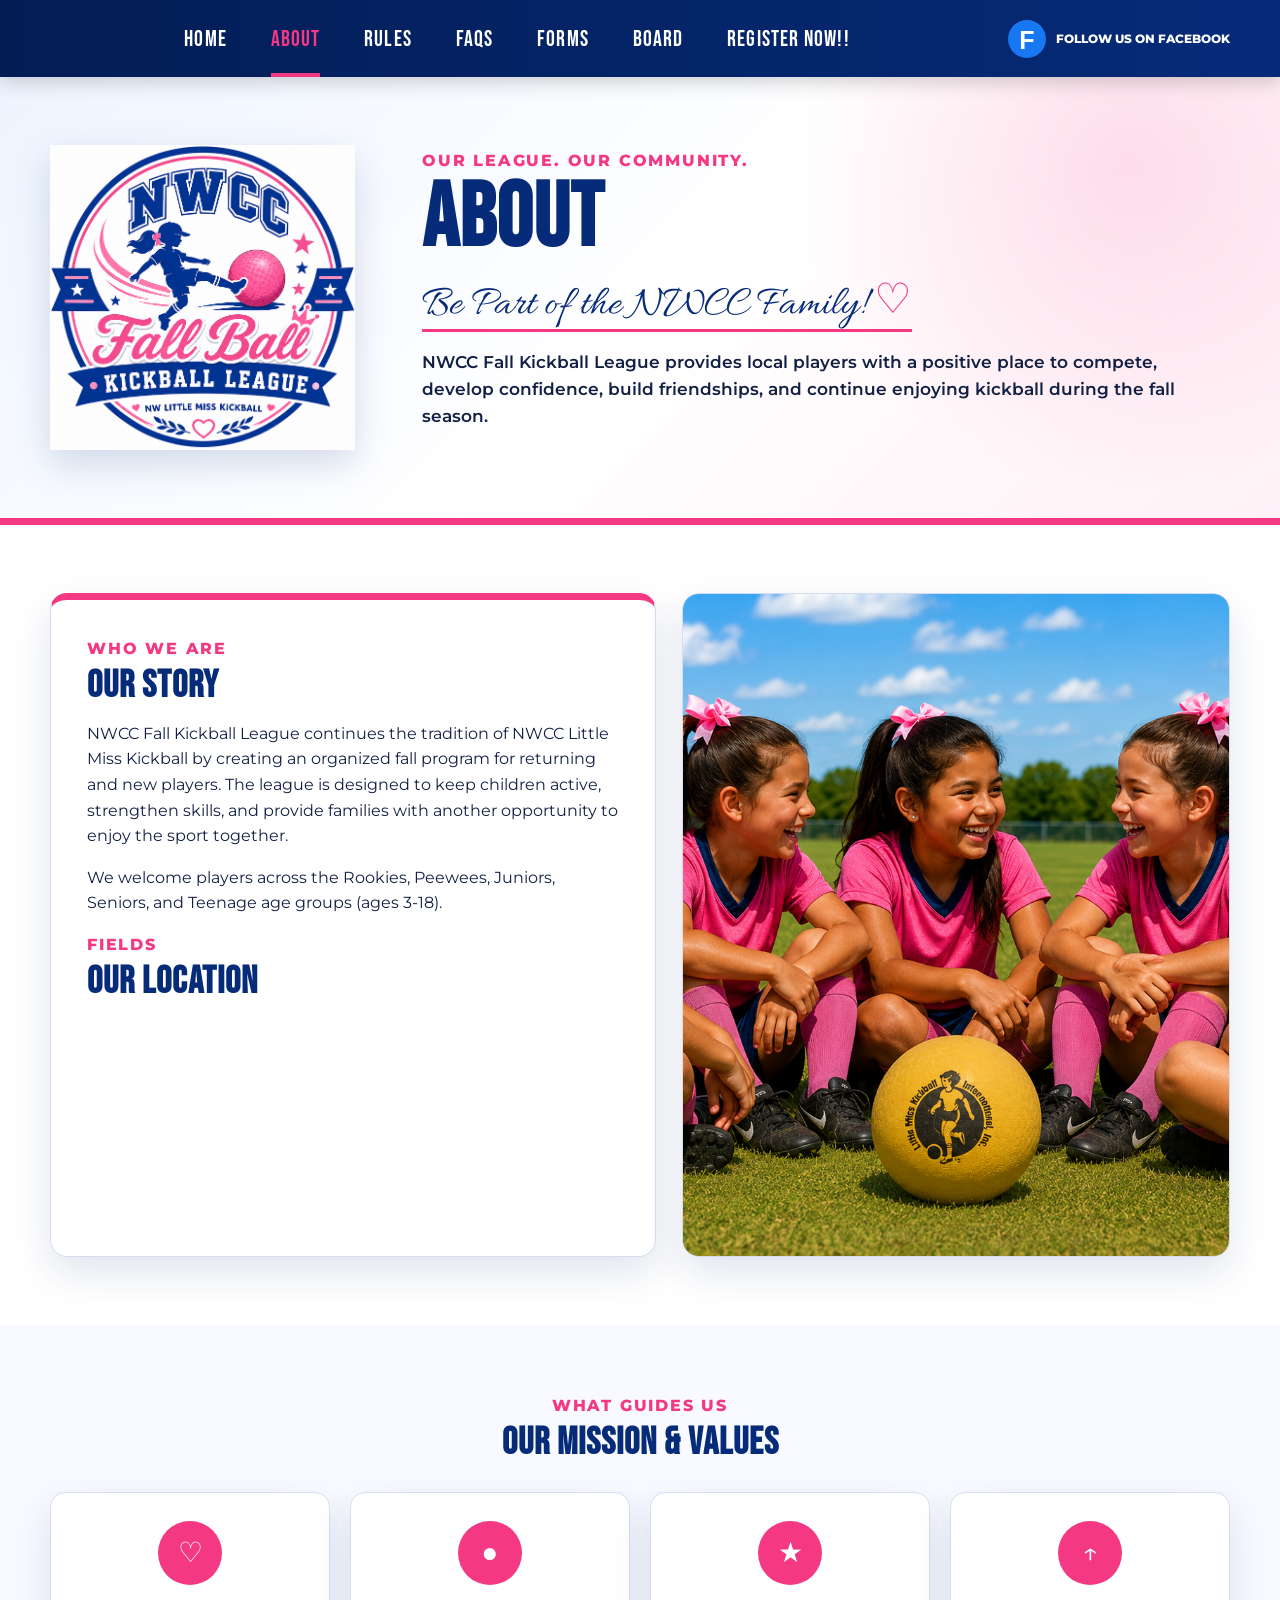
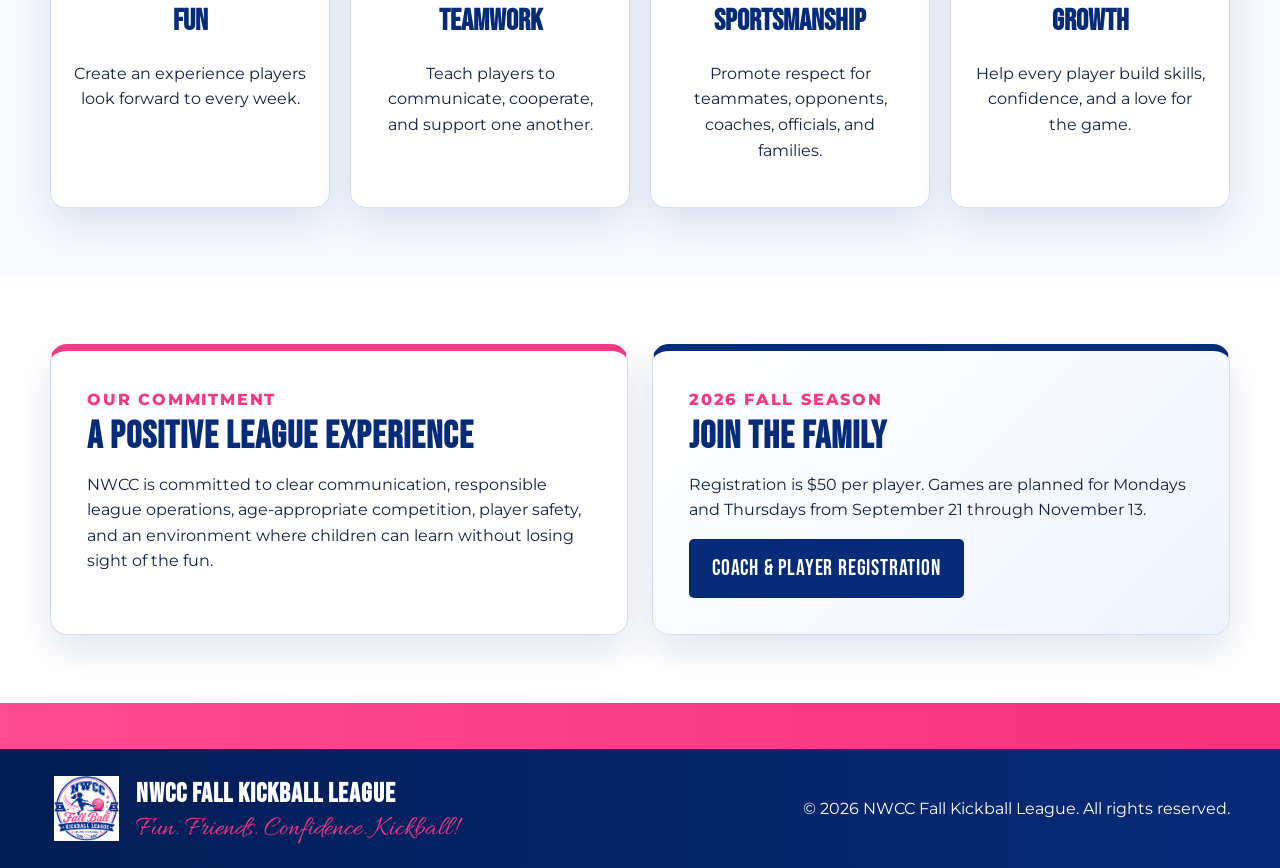
==== about.html @ 5d8244f6 "Update about.html" ====
<!DOCTYPE html>
<html lang="en">
<head>
  <meta charset="UTF-8">
  <meta name="viewport" content="width=device-width, initial-scale=1.0">
  <meta name="description" content="Learn about NWCC Fall Kickball League, its mission, values, and community.">
  <title>About | NWCC Fall Kickball League</title>
  <link rel="preconnect" href="https://fonts.googleapis.com">
  <link rel="preconnect" href="https://fonts.gstatic.com" crossorigin>
  <link href="https://fonts.googleapis.com/css2?family=Allura&family=Bebas+Neue&family=Montserrat:wght@400;600;700;800&display=swap" rel="stylesheet">
  <link rel="stylesheet" href="styles.css">
</head>
<body class="about-page">
<header class="site-header">
  <div class="container nav-wrap">
    <button class="menu-toggle" aria-label="Open navigation" aria-expanded="false">☰</button>
    <nav class="main-nav" aria-label="Main navigation">
      <a href="index.html">Home</a>
      <a class="active" href="about.html">About</a>
      <a href="rules.html">Rules</a>
      <a href="faq.html">FAQs</a>
      <a href="forms.html">Forms</a>
      <a href="contact.html">Board</a>
      <a href="https://nwcc.leagueapps.com/leagues/kickball/5077319-2026-nwcc-fall-kickball" target="_blank" rel="noopener">REgister Now!!</a>
    </nav>
    <a class="facebook-link" href="https://www.facebook.com/nwccfallkickball" target="_blank" rel="noopener">
      <span class="facebook-icon">f</span>
      <span class="facebook-text">Follow us on Facebook</span>
    </a>
  </div>
</header>
<main>

<section class="inner-hero about-hero">
  <div class="container inner-hero-grid">
    <img src="assets/nwcc-logo.png" alt="NWCC Fall Kickball League logo">
    <div>
      <p class="inner-eyebrow">Our League. Our Community.</p>
      <h1>About</h1>
      <div class="inner-script">Be Part of the NWCC Family! <span>♡</span></div>
      <p>NWCC Fall Kickball League provides local players with a positive place to compete, develop confidence, build friendships, and continue enjoying kickball during the fall season.</p>
    </div>
  </div>
</section>
  
<section class="inner-section">
  <div class="container story-grid">
    <article class="feature-card story-card">
      <p class="card-kicker">Who We Are</p>
      <h2>Our Story</h2>
      <p>NWCC Fall Kickball League continues the tradition of NWCC Little Miss Kickball by creating an organized fall program for returning and new players. The league is designed to keep children active, strengthen skills, and provide families with another opportunity to enjoy the sport together.</p>
      <p>We welcome players across the Rookies, Peewees, Juniors, Seniors, and Teenage age groups (ages 3-18).</p>

<p class="card-kicker">Fields</p>
      <h2>Our Location</h2>
      <iframe src="https://www.google.com/maps/embed?pb=!1m18!1m12!1m3!1d3527.9254069342933!2d-97.59813822552213!3d27.84282986950466!2m3!1f0!2f0!3f0!3m2!1i1024!2i768!4f13.1!3m3!1m2!1s0x866864c49be68835%3A0xbccdb9922b73ec07!2s3910%20Cliff%20Crenshaw%20St%2C%20Corpus%20Christi%2C%20TX%2078410!5e0!3m2!1sen!2sus!4v1783999333723!5m2!1sen!2sus" width="200" height="200" style="border:0;" allowfullscreen="" loading="lazy" referrerpolicy="strict-origin-when-cross-origin"></iframe>
     
      
    </article>
    <article class="image-feature team-huddle-feature">
     <!-- <div><strong>Teamwork. Confidence. Fun.</strong><span>That’s NWCC!</span></div>-->
    </article>
  </div>
</section>

<section class="inner-section soft-section">
  <div class="container">
    <div class="center-heading">
      <p class="card-kicker">What Guides Us</p>
      <h2>Our Mission &amp; Values</h2>
    </div>
    <div class="value-grid">
      <article class="value-card"><span>♡</span><h3>Fun</h3><p>Create an experience players look forward to every week.</p></article>
      <article class="value-card"><span>●</span><h3>Teamwork</h3><p>Teach players to communicate, cooperate, and support one another.</p></article>
      <article class="value-card"><span>★</span><h3>Sportsmanship</h3><p>Promote respect for teammates, opponents, coaches, officials, and families.</p></article>
      <article class="value-card"><span>↑</span><h3>Growth</h3><p>Help every player build skills, confidence, and a love for the game.</p></article>
    </div>
  </div>
</section>

<section class="inner-section">
  <div class="container split-info-grid">
    <article class="feature-card">
      <p class="card-kicker">Our Commitment</p>
      <h2>A Positive League Experience</h2>
      <p>NWCC is committed to clear communication, responsible league operations, age-appropriate competition, player safety, and an environment where children can learn without losing sight of the fun.</p>
    </article>
    <article class="feature-card accent-card">
      <p class="card-kicker">2026 Fall Season</p>
      <h2>Join the Family</h2>
      <p>Registration is $50 per player. Games are planned for Mondays and Thursdays from September 21 through November 13.</p>
      <a class="button button-blue" href="https://nwcc.leagueapps.com/leagues/kickball/5077319-2026-nwcc-fall-kickball" target="_blank" rel="noopener">Coach & Player Registration</a>
    </article>
  </div>
</section>
  <section class="newsletter">
    <div class="container newsletter-grid">
      <div>
        <strong></strong>
     
      </div>

      
    </div>
  </section>
</main>
<footer>
  <div class="container footer-grid">
    <div class="footer-brand">
      <img src="assets/nwcc-logo.png" alt="">
      <div>
        <strong>NWCC Fall Kickball League</strong>
        <span>Fun. Friends. Confidence. Kickball!</span>
      </div>
    </div>
    <p>© <span id="year"></span> NWCC Fall Kickball League. All rights reserved.</p>
  </div>
</footer>
<script src="script.js"></script>
</body>
</html>
---- styles.css ----
:root{
  --navy:#062b79;
  --navy-dark:#031d55;
  --pink:#f43883;
  --pink-soft:#fff1f7;
  --blue-soft:#eef4ff;
  --ink:#122044;
  --white:#fff;
  --border:#d5deef;
  --shadow:0 16px 38px rgba(5,42,117,.12)
}

*{box-sizing:border-box}
html{scroll-behavior:smooth}
body{
  margin:0;
  font-family:"Montserrat",Arial,sans-serif;
  color:var(--ink);
  background:#fff;
  line-height:1.6
}
img{max-width:100%}
a{color:inherit}
.container{width:min(1180px,calc(100% - 36px));margin:0 auto}
.sr-only{position:absolute;width:1px;height:1px;overflow:hidden;clip:rect(0,0,0,0)}

.site-header{
  position:sticky;
  top:0;
  z-index:100;
  background:linear-gradient(90deg,var(--navy-dark),var(--navy));
  box-shadow:0 5px 18px rgba(0,0,0,.18)
}
.nav-wrap{min-height:72px;display:flex;align-items:center;gap:24px}
.main-nav{display:flex;align-items:center;justify-content:center;gap:44px;flex:1}
.main-nav a{
  color:white;
  text-decoration:none;
  text-transform:uppercase;
  font-family:"Bebas Neue",sans-serif;
  letter-spacing:1.1px;
  font-size:22px;
  padding:22px 0 16px;
  border-bottom:4px solid transparent
}
.main-nav a:hover,.main-nav a.active{color:var(--pink);border-color:var(--pink)}
.facebook-link{
  display:flex;
  align-items:center;
  gap:10px;
  color:white;
  text-decoration:none;
  font-weight:800;
  font-size:12px;
  text-transform:uppercase
}
.facebook-icon{
  width:38px;
  height:38px;
  border-radius:50%;
  display:grid;
  place-items:center;
  background:#1877f2;
  color:white;
  font-size:25px;
  font-family:Arial,sans-serif
}
.menu-toggle{display:none;border:0;background:transparent;color:white;font-size:29px}

.hero{
  overflow:hidden;
  background:
    linear-gradient(90deg,rgba(255,255,255,.99) 0%,rgba(255,255,255,.96) 49%,rgba(255,255,255,.15) 77%),
    linear-gradient(135deg,#fff,var(--blue-soft))
}
.hero-grid{
  min-height:350px;
  display:grid;
  grid-template-columns:23% 40% 37%;
  align-items:center
}
.hero-logo img{
  width:325px;
  filter:drop-shadow(0 10px 12px rgba(6,43,121,.13))
}
.hero-copy{    
    padding:32px;
    position:relative;
    z-index:2;
    display:flex;
    flex-direction:column;
    justify-content:center;
    align-items:center;
    text-align:center;}
.hero h1{
  margin:0;
  line-height:.88;
  font-family:"Bebas Neue",sans-serif;
  text-transform:uppercase;
  letter-spacing:1px
}
.hero h1 span,.hero h1 strong{
  display:block;
  font-size:clamp(64px,6.4vw,96px)
}
.hero h1 span{color:var(--navy)}
.hero h1 strong{color:var(--pink)}
.family-line{
    display:flex;
    justify-content:center;
    align-items:center;
    gap:10px;
    margin:17px auto 10px;
    border-bottom:3px solid var(--pink);
    width:fit-content;
    padding-bottom:1px;
    text-align:center;
}
.family-line p{
    margin:0;
    color:var(--navy);
    font-family:"Allura", cursive;
    font-size:38px;
    line-height:1;
    text-align:center;
    white-space:nowrap;
}
.family-line span{
    color:var(--pink);
    font-size:38px;
    line-height:1;
    white-space:nowrap;
}
.hero-text{    
    max-width:560px;
    margin:0 auto;
    font-weight:600;
    text-align:center;
}
.hero-actions{
    display:flex;
    justify-content:center;
    align-items:center;
    gap:14px;
    flex-wrap:wrap;
    margin-top:25px;
    width:100%;
    text-align:center;  
}
.hero-photo{

  min-height:350px;
  background:url("assets/hero-yellow-kickball.jpg") center/cover no-repeat;
  clip-path:polygon(13% 0,100% 0,100% 100%,0 100%)
}

.button{
  display:inline-block;
  text-decoration:none;
  text-transform:uppercase;
  font-family:"Bebas Neue",sans-serif;
  letter-spacing:.8px;
  font-size:22px;
  border-radius:5px;
  padding:12px 23px;
  transition:.2s ease
}
.button:hover{transform:translateY(-2px);box-shadow:0 8px 20px rgba(6,43,121,.18)}
.button-pink{background:var(--pink);color:white}
.button-blue{background:var(--navy);color:white}
.button-outline{border:2px solid var(--pink);color:var(--pink);background:white}

.facts{background:linear-gradient(90deg,var(--navy-dark),var(--navy));color:white}
.fact-grid{display:grid;grid-template-columns:repeat(6,1fr)}
.fact{
  min-height:150px;
  display:grid;
  place-content:center;
  text-align:center;
  padding:17px;
  border-right:1px solid rgba(255,255,255,.45)
}
.fact:last-child{border-right:0}
.fact-icon{color:var(--pink);font-size:35px;line-height:1;margin-bottom:10px}
.fact strong{
  text-transform:uppercase;
  font-family:"Bebas Neue",sans-serif;
  font-size:22px;
  letter-spacing:.9px
}
.fact small{margin-top:3px;font-size:13px}

.section{padding:65px 0}
.section h2{
  color:var(--navy);
  font-family:"Bebas Neue",sans-serif;
  text-transform:uppercase;
  letter-spacing:1px
}
.home-cards{background:white}
.two-card-grid{
  display:grid;
  grid-template-columns:.9fr 1.5fr;
  gap:22px
}
.quick-links,.team-card{
  min-height:330px;
  border:1px solid var(--border);
  border-radius:16px;
  box-shadow:var(--shadow);
  overflow:hidden
}
.quick-links{padding:30px;background:white}
.quick-links h2{
  text-align:center;
  margin:0 0 12px;
  font-size:40px;
  border-bottom:2px solid var(--pink);
  padding-bottom:8px
}
.quick-links a{
  display:flex;
  justify-content:space-between;
  padding:12px 4px;
  color:var(--navy);
  text-decoration:none;
  border-bottom:1px solid var(--border);
  font-size:14px;
  font-weight:700
}
.quick-links a:hover{color:var(--pink)}
.team-card{
  position:relative;
  background:url("assets/team_huddle2.png") center no-repeat
}
.team-message{
  position:absolute;
  inset:auto 0 0;
  text-align:center;
  padding:20px;
  color:white;
  background:linear-gradient(transparent,rgba(3,29,85,.94))
}
.team-message strong{
  display:block;
  font-family:"Bebas Neue",sans-serif;
  text-transform:uppercase;
  font-size:34px;
  letter-spacing:1px
}
.team-message span{
  display:block;
  color:var(--pink);
  font-family:"Allura",cursive;
  font-size:44px;
  line-height:1
}

.newsletter{
  background:linear-gradient(90deg,#ff4a90,#f6317c);
  color:white;
  padding:23px 0
}
.newsletter-grid{
  display:grid;
  grid-template-columns:1fr 1fr;
  align-items:center;
  gap:25px
}
.newsletter strong{
  display:block;
  font-family:"Bebas Neue",sans-serif;
  font-size:38px;
  letter-spacing:1px;
  text-transform:uppercase;
  line-height:1
}
.newsletter span{font-size:13px}
.newsletter form{display:flex}
.newsletter input{
  flex:1;
  min-width:0;
  border:0;
  padding:15px;
  font-family:inherit;
  border-radius:5px 0 0 5px
}
.newsletter button{
  border:0;
  background:var(--navy);
  color:white;
  font-family:"Bebas Neue",sans-serif;
  letter-spacing:.8px;
  font-size:20px;
  padding:0 25px;
  border-radius:0 5px 5px 0;
  cursor:pointer
}

footer{
  background:linear-gradient(90deg,var(--navy-dark),var(--navy));
  color:white;
  padding:24px 0
}
.footer-grid{display:flex;justify-content:space-between;align-items:center;gap:30px}
.footer-brand{display:flex;align-items:center;gap:14px}
.footer-brand img{width:72px;height:65px;object-fit:contain}
.footer-brand strong{
  display:block;
  text-transform:uppercase;
  font-family:"Bebas Neue",sans-serif;
  letter-spacing:1px;
  font-size:27px
}
.footer-brand span{
  display:block;
  color:var(--pink);
  font-family:"Allura",cursive;
  font-size:28px;
  line-height:1
}

.page-hero{
  background:linear-gradient(135deg,var(--blue-soft),var(--pink-soft));
  padding:75px 0
}
.page-hero-grid{display:grid;grid-template-columns:220px 1fr;gap:40px;align-items:center}
.page-hero img{width:210px}
.page-hero h1{
  margin:0;
  color:var(--navy);
  font-family:"Bebas Neue",sans-serif;
  text-transform:uppercase;
  font-size:clamp(54px,7vw,84px);
  letter-spacing:1px
}
.page-hero p{font-size:18px;max-width:760px}
.page-content{padding:70px 0}
.placeholder-card{
  background:white;
  border:1px solid var(--border);
  border-top:7px solid var(--pink);
  border-radius:16px;
  padding:38px;
  box-shadow:var(--shadow)
}
.placeholder-card h2{
  color:var(--navy);
  font-family:"Bebas Neue",sans-serif;
  text-transform:uppercase;
  font-size:40px
}

@media(max-width:1020px){
  .facebook-text{display:none}
  .main-nav{gap:22px}
  .menu-toggle{display:block;margin-right:auto}
  .main-nav{
    display:none;
    position:absolute;
    top:72px;
    left:0;
    right:0;
    padding:18px;
    background:var(--navy-dark);
    flex-direction:column;
    align-items:stretch;
    gap:0
  }
  .main-nav.open{display:flex}
  .main-nav a{padding:12px;border-bottom:1px solid rgba(255,255,255,.15)}
  .hero-grid{grid-template-columns:36% 64%}
  .hero-photo{grid-column:1/-1;min-height:360px;clip-path:none}
  .fact-grid{grid-template-columns:repeat(3,1fr)}
  .two-card-grid{grid-template-columns:1fr}
  .team-card{min-height:390px}
}

@media(max-width:680px){
  .hero-grid{display:block;text-align:center;padding-top:26px}
  .hero-logo img{width:255px}
  .hero-copy{padding:12px 10px 35px}
  .hero h1 span,.hero h1 strong{font-size:64px}
  .family-line{margin-left:auto;margin-right:auto}
  .family-line p{font-size:34px}
  .hero-actions{justify-content:center}
  .hero-photo{min-height:305px}
  .fact-grid{grid-template-columns:repeat(2,1fr)}
  .fact{min-height:132px}
  .newsletter-grid{grid-template-columns:1fr;text-align:center}
  .newsletter form{width:100%;max-width:480px;margin:auto}
  .footer-grid{flex-direction:column;text-align:center}
  .page-hero-grid{grid-template-columns:1fr;text-align:center}
  .page-hero img{margin:auto}
}



/* =========================================================
   INNER PAGES — scoped styles appended to preserve index layout
   ========================================================= */
.inner-hero{padding:68px 0;background:radial-gradient(circle at 88% 20%,rgba(244,56,131,.15),transparent 28%),linear-gradient(135deg,var(--blue-soft),#fff 52%,var(--pink-soft));border-bottom:7px solid var(--pink)}
.inner-hero-grid{display:grid;grid-template-columns:320px 1fr;gap:52px;align-items:center}
.inner-hero-grid>img{width:305px;filter:drop-shadow(0 14px 18px rgba(6,43,121,.16))}
.inner-eyebrow,.card-kicker{margin:0 0 5px;color:var(--pink);font-weight:800;text-transform:uppercase;letter-spacing:1.8px}
.inner-hero h1{margin:0;color:var(--navy);font-family:"Bebas Neue",sans-serif;font-size:clamp(60px,7vw,92px);line-height:.92;letter-spacing:1px;text-transform:uppercase}
.inner-script{width:fit-content;margin:15px 0 15px;color:var(--navy);border-bottom:3px solid var(--pink);font-family:"Allura",cursive;font-size:42px;line-height:1.1}
.inner-script span{color:var(--pink);font-family:Arial,sans-serif}
.inner-hero-grid>div>p:last-of-type{max-width:760px;font-weight:600;font-size:17px}
.inner-section{padding:68px 0}.soft-section{background:#f8faff}.center-heading{text-align:center;margin-bottom:30px}
.center-heading h2,.feature-card h2,.contact-option-card h2,.document-card h2{margin:0 0 12px;color:var(--navy);font-family:"Bebas Neue",sans-serif;font-size:38px;line-height:1;letter-spacing:1px;text-transform:uppercase}
.story-grid{display:grid;grid-template-columns:1.05fr .95fr;gap:26px}
.feature-card,.image-feature,.contact-option-card,.document-card{border:1px solid var(--border);border-radius:17px;background:#fff;box-shadow:var(--shadow);overflow:hidden}
.feature-card{padding:36px;border-top:7px solid var(--pink)}.image-feature{min-height:390px;position:relative}
.team-huddle-feature{background:url("assets/team_huddle3.png") center/cover no-repeat;}
.image-feature>div{position:absolute;inset:auto 0 0;padding:25px;text-align:center;color:#fff;background:linear-gradient(transparent,rgba(3,29,85,.95))}
.image-feature strong{display:block;font-family:"Bebas Neue",sans-serif;font-size:34px;letter-spacing:1px;text-transform:uppercase}
.image-feature span{display:block;color:var(--pink);font-family:"Allura",cursive;font-size:38px;line-height:1}
.value-grid{display:grid;grid-template-columns:repeat(4,1fr);gap:20px}
.value-card{padding:28px 22px;text-align:center;border:1px solid var(--border);border-radius:15px;background:#fff;box-shadow:var(--shadow)}
.value-card>span{width:64px;height:64px;margin:0 auto 12px;display:grid;place-items:center;border-radius:50%;color:#fff;background:var(--pink);font-size:28px}
.value-card h3{margin:0;color:var(--navy);font-family:"Bebas Neue",sans-serif;font-size:30px;text-transform:uppercase}
.split-info-grid{display:grid;grid-template-columns:1fr 1fr;gap:24px}.accent-card{background:linear-gradient(135deg,#fff,var(--blue-soft));border-top-color:var(--navy)}
.faq-stat-band{background:linear-gradient(90deg,var(--navy-dark),var(--navy));color:#fff}.faq-stat-grid{display:grid;grid-template-columns:repeat(4,1fr)}
.faq-stat-grid>div{min-height:125px;padding:20px;display:grid;place-content:center;text-align:center;border-right:1px solid rgba(255,255,255,.38)}
.faq-stat-grid>div:last-child{border-right:0}.faq-stat-grid span{color:var(--pink);font-size:29px;line-height:1}
.faq-stat-grid strong{margin-top:7px;font-family:"Bebas Neue",sans-serif;text-transform:uppercase;font-size:22px;letter-spacing:1px}.faq-stat-grid small{font-size:13px}
.faq-layout-new{display:grid;grid-template-columns:285px 1fr;gap:28px;align-items:start}
.inner-sidebar{position:sticky;top:98px;padding:28px;color:#fff;border-radius:16px;background:linear-gradient(160deg,var(--navy),var(--navy-dark));box-shadow:var(--shadow)}
.inner-sidebar h2{margin:0 0 8px;font-family:"Bebas Neue",sans-serif;font-size:38px;letter-spacing:1px;text-transform:uppercase}
.inner-sidebar a{display:flex;justify-content:space-between;padding:12px 2px;color:#fff;text-decoration:none;font-size:13px;font-weight:700;border-bottom:1px solid rgba(255,255,255,.25)}
.inner-sidebar a:hover{color:var(--pink)}
.faq-group-new{margin-bottom:28px;padding:30px;border:1px solid var(--border);border-top:7px solid var(--pink);border-radius:16px;background:#fff;box-shadow:var(--shadow)}
.faq-group-heading{display:flex;align-items:center;gap:17px;margin-bottom:20px}.faq-group-heading>span{width:60px;height:60px;display:grid;place-items:center;flex:0 0 auto;border-radius:50%;color:#fff;background:var(--pink);font-family:"Bebas Neue",sans-serif;font-size:28px}
.faq-group-heading p{margin:0;color:var(--pink);font-size:12px;font-weight:800;letter-spacing:1.5px;text-transform:uppercase}
.faq-group-heading h2{margin:0;color:var(--navy);font-family:"Bebas Neue",sans-serif;font-size:39px;line-height:1;letter-spacing:1px;text-transform:uppercase}
.faq-group-new details{margin:11px 0;border:1px solid var(--border);border-radius:10px;background:linear-gradient(135deg,#fff,var(--blue-soft));overflow:hidden}
.faq-group-new summary{position:relative;padding:17px 52px 17px 20px;color:var(--navy);cursor:pointer;list-style:none;font-weight:800}
.faq-group-new summary::-webkit-details-marker{display:none}.faq-group-new summary::after{content:"+";position:absolute;right:20px;top:50%;transform:translateY(-50%);color:var(--pink);font-family:"Bebas Neue",sans-serif;font-size:30px}
.faq-group-new details[open] summary{color:#fff;background:var(--navy)}.faq-group-new details[open] summary::after{content:"–";color:var(--pink)}
.faq-group-new details p{margin:0;padding:18px 20px 21px;border-top:1px solid var(--border)}
.contact-card-grid{display:grid;grid-template-columns:repeat(3,1fr);gap:22px}
.contact-option-card{padding:30px;text-align:center;border-top:7px solid var(--pink)}
.contact-option-card>span{width:65px;height:65px;margin:0 auto 14px;display:grid;place-items:center;border-radius:50%;color:#fff;background:var(--navy);font-size:28px;font-weight:800}
.contact-option-card a{color:var(--pink);font-weight:800;text-decoration:none}
.contact-form-grid{display:grid;grid-template-columns:1.25fr .75fr;gap:26px;align-items:start}
.styled-contact-form{display:grid;grid-template-columns:1fr 1fr;gap:18px}.styled-contact-form label{display:grid;gap:6px;font-weight:700;color:var(--navy)}
.styled-contact-form input,.styled-contact-form select,.styled-contact-form textarea{width:100%;padding:13px 14px;border:1px solid var(--border);border-radius:7px;font:inherit;color:var(--ink);background:#fff}
.full-field{grid-column:1/-1}.form-note{margin-top:18px;font-size:12px;background:var(--pink-soft);padding:14px;border-radius:8px}
.contact-info-panel{padding:30px;text-align:center;color:#fff;border-radius:17px;background:linear-gradient(160deg,var(--navy),var(--navy-dark));box-shadow:var(--shadow)}
.contact-info-panel img{width:210px}.contact-info-panel h2{margin:8px 0;color:#fff;font-family:"Bebas Neue",sans-serif;font-size:35px;text-transform:uppercase}
.contact-info-panel a{display:block;padding:10px;color:#fff;text-decoration:none;border-bottom:1px solid rgba(255,255,255,.22)}.contact-info-panel a:hover{color:var(--pink)}
.contact-script{color:var(--pink);font-family:"Allura",cursive;font-size:31px;line-height:1.1}
.rules-grid{display:grid;grid-template-columns:repeat(2,1fr);gap:24px}.document-card{position:relative;padding:33px;border-top:7px solid var(--pink)}
.document-card>span{position:absolute;right:25px;top:18px;color:rgba(6,43,121,.10);font-family:"Bebas Neue",sans-serif;font-size:70px;line-height:1}
.document-card a{color:var(--pink);font-weight:800;text-decoration:none}
@media(max-width:920px){.inner-hero-grid{grid-template-columns:240px 1fr;gap:30px}.inner-hero-grid>img{width:225px}.value-grid{grid-template-columns:repeat(2,1fr)}.faq-layout-new,.contact-form-grid{grid-template-columns:1fr}.inner-sidebar{position:static}}
@media(max-width:700px){.inner-hero-grid,.story-grid,.split-info-grid,.contact-card-grid,.rules-grid{grid-template-columns:1fr}.inner-hero-grid{text-align:center}.inner-hero-grid>img{margin:auto;width:235px}.inner-script{margin-left:auto;margin-right:auto;font-size:34px}.value-grid{grid-template-columns:1fr}.faq-stat-grid{grid-template-columns:repeat(2,1fr)}.faq-group-new{padding:22px}.faq-group-heading h2{font-size:31px}.styled-contact-form{grid-template-columns:1fr}.full-field{grid-column:auto}}



/* =========================================================
   BOARD / CONTACT PAGE
   ========================================================= */
.board-intro-section{background:#fff}
.board-intro-copy{max-width:780px;margin:0 auto;color:var(--ink)}
.board-grid{
  display:grid;
  grid-template-columns:repeat(2,1fr);
  gap:24px;
  margin-top:34px
}
.board-card{
  position:relative;
  padding:34px;
  border:1px solid var(--border);
  border-top:7px solid var(--pink);
  border-radius:17px;
  background:linear-gradient(135deg,#fff,var(--blue-soft));
  box-shadow:var(--shadow);
  transition:transform .2s ease,box-shadow .2s ease
}
.board-card:hover{
  transform:translateY(-5px);
  box-shadow:0 22px 45px rgba(5,42,117,.16)
}
.board-role{
  display:inline-block;
  margin-bottom:10px;
  padding:7px 13px;
  color:#fff;
  background:var(--navy);
  border-radius:999px;
  font-size:12px;
  font-weight:800;
  letter-spacing:1.2px;
  text-transform:uppercase
}
.board-card h2{
  margin:0 0 12px;
  color:var(--navy);
  font-family:"Bebas Neue",sans-serif;
  font-size:41px;
  line-height:1;
  letter-spacing:1px;
  text-transform:uppercase
}
.board-card p{margin-bottom:20px}
.board-responsibilities{
  display:flex;
  flex-wrap:wrap;
  gap:8px
}
.board-responsibilities span{
  padding:7px 10px;
  color:var(--navy);
  background:#fff;
  border:1px solid var(--border);
  border-radius:999px;
  font-size:11px;
  font-weight:700
}
.why-volunteer-grid{
  display:grid;
  grid-template-columns:1fr 1fr;
  gap:24px
}
.board-help-section{background:#fff}
.board-help-card{
  display:grid;
  grid-template-columns:1fr auto;
  gap:38px;
  align-items:center;
  padding:40px;
  border:1px solid var(--border);
  border-left:8px solid var(--pink);
  border-radius:17px;
  background:linear-gradient(135deg,#fff,var(--pink-soft));
  box-shadow:var(--shadow)
}
.board-help-card h2{
  margin:0 0 12px;
  color:var(--navy);
  font-family:"Bebas Neue",sans-serif;
  font-size:44px;
  line-height:1;
  letter-spacing:1px;
  text-transform:uppercase
}
.help-topic-list{
  display:flex;
  flex-wrap:wrap;
  gap:9px;
  margin-top:18px
}
.help-topic-list span{
  padding:8px 11px;
  color:var(--navy);
  background:#fff;
  border:1px solid var(--border);
  border-radius:999px;
  font-size:12px;
  font-weight:700
}
.board-help-actions{
  display:grid;
  gap:12px;
  min-width:245px
}
.board-help-actions .button{text-align:center}
.board-volunteer-strip{
  padding:38px 0;
  color:#fff;
  background:
    linear-gradient(100deg,rgba(3,29,85,.97),rgba(6,43,121,.91)),
    url("assets/team-huddle.jpg") center/cover
}
.board-volunteer-content{
  display:flex;
  align-items:center;
  justify-content:space-between;
  gap:30px
}
.board-volunteer-content p{
  margin:0;
  color:var(--pink);
  font-weight:800;
  letter-spacing:1.5px;
  text-transform:uppercase
}
.board-volunteer-content h2{
  margin:0;
  font-family:"Bebas Neue",sans-serif;
  font-size:43px;
  letter-spacing:1px;
  text-transform:uppercase
}
.board-volunteer-content span{display:block;max-width:760px}
.button-outline-light{
  color:#fff;
  border:2px solid #fff;
  background:transparent
}
.button-outline-light:hover{
  color:var(--navy);
  background:#fff
}
@media(max-width:850px){
  .board-grid,.why-volunteer-grid{grid-template-columns:1fr}
  .board-help-card{grid-template-columns:1fr}
  .board-help-actions{min-width:0}
  .board-volunteer-content{display:block;text-align:center}
  .board-volunteer-content .button{margin-top:22px}
}


/* =========================================================
   ONLINE FORMS
   ========================================================= */
.forms-card-grid{display:grid;grid-template-columns:repeat(2,1fr);gap:26px}.form-choice-card{position:relative;padding:36px;border:1px solid var(--border);border-top:7px solid var(--pink);border-radius:17px;background:#fff;box-shadow:var(--shadow);overflow:hidden}.form-choice-card>span{position:absolute;right:24px;top:14px;color:rgba(6,43,121,.1);font-family:"Bebas Neue",sans-serif;font-size:76px;line-height:1}.form-choice-card h2{margin:0 0 12px;color:var(--navy);font-family:"Bebas Neue",sans-serif;font-size:40px;line-height:1;text-transform:uppercase}.browser-privacy-note{margin:28px 0 0;padding:18px 20px;border-left:6px solid var(--pink);border-radius:8px;background:var(--pink-soft)}
.form-toolbar{position:sticky;top:72px;z-index:70;padding:12px 0;border-bottom:1px solid var(--border);background:rgba(255,255,255,.96);backdrop-filter:blur(8px)}.form-toolbar-inner{display:flex;justify-content:center;gap:12px;flex-wrap:wrap}.form-toolbar button{border:0;cursor:pointer}.online-form-shell{padding:42px 0 70px;background:#f5f8fd}.online-form{width:min(900px,100%);margin:auto;padding:38px;background:#fff;border:1px solid var(--border);border-top:9px solid var(--pink);border-radius:16px;box-shadow:var(--shadow)}.online-form h1{text-align:center;margin:0 0 18px;color:var(--navy);font-family:"Bebas Neue",sans-serif;font-size:42px;line-height:1.05;letter-spacing:.5px}.print-brand{display:flex;align-items:center;justify-content:center;gap:12px;margin-bottom:14px;color:var(--navy);font-family:"Bebas Neue",sans-serif;font-size:25px;text-transform:uppercase}.print-brand img{width:74px;height:68px;object-fit:contain}.legal-notice{margin-bottom:20px;padding:15px 18px;border:2px solid var(--navy);border-radius:8px;background:var(--blue-soft);font-family:Georgia,serif;font-weight:700;line-height:1.42}.legal-copy{font-family:Georgia,serif;font-size:14px;line-height:1.48}.form-grid{display:grid;grid-template-columns:repeat(12,1fr);gap:12px 14px}.c12{grid-column:span 12}.c9{grid-column:span 9}.c8{grid-column:span 8}.c7{grid-column:span 7}.c6{grid-column:span 6}.c5{grid-column:span 5}.c4{grid-column:span 4}.c3{grid-column:span 3}.c2{grid-column:span 2}.c1{grid-column:span 1}.online-field{display:flex;flex-direction:column;gap:5px;color:var(--navy);font-size:13px;font-weight:800}.online-field input,.online-field textarea{width:100%;padding:10px 11px;border:1.5px solid #aab9d2;border-radius:6px;background:#fff;color:#111;font:14px "Montserrat",Arial,sans-serif}.online-field textarea{min-height:78px;resize:vertical}.choice-line{display:flex;align-items:center;gap:15px;flex-wrap:wrap;color:var(--ink);font-size:13px;font-weight:600}.choice-line label{white-space:nowrap}.form-section{margin:18px 0;padding:18px;border:1px solid var(--border);border-radius:11px;background:#fff}.form-section>p:first-child{margin-top:0}.center-text{text-align:center}.statement-section p{font-family:Georgia,serif;line-height:1.4}.initial-row{display:grid;grid-template-columns:1fr 95px;gap:14px;align-items:end;margin:12px 0}.initial-row p{margin:0}.initial-row input{width:100%;padding:9px;border:1.5px solid #aab9d2;border-radius:5px}.signature-box{position:relative;margin-top:5px;border:1.5px solid #aab9d2;border-radius:7px;background:#fff;overflow:hidden}.signature-pad{display:block;width:100%;height:120px;touch-action:none}.signature-clear{position:absolute;right:7px;bottom:7px;padding:5px 8px;border:0;border-radius:5px;background:var(--navy);color:#fff;font:700 11px "Montserrat",sans-serif;cursor:pointer}.league-only{background:#f0f2f6;display: none;}.league-only h2{margin:-18px -18px 16px;padding:9px 16px;border-radius:9px 9px 0 0;background:#5a667a;color:#fff;font-family:"Bebas Neue",sans-serif;font-size:25px;letter-spacing:1px}.form-code{text-align:right;font-size:11px}.name-hint{margin-top:-10px;text-align:center;font-size:11px}.print-page+.print-page{margin-top:40px;padding-top:40px;border-top:8px solid var(--pink)}.process-page h2{margin:14px 0 3px;color:var(--navy);font-family:Georgia,serif;font-size:17px}.process-page p,.process-page li{font-family:Georgia,serif;font-size:13px;line-height:1.36}.process-page ul{margin-top:4px}
@media(max-width:800px){.forms-card-grid{grid-template-columns:1fr}.online-form{padding:24px 16px}.form-grid{grid-template-columns:1fr}.form-grid>*{grid-column:1!important}.initial-row{grid-template-columns:1fr}.form-toolbar{top:72px}.online-form h1{font-size:34px}}
@media print { @page { size: letter; margin: .35in; } body { background: #fff; } .site-header, .inner-hero, .form-toolbar, .newsletter, footer { display: none !important; } .online-form-shell { padding: 0; background: #fff; } .container { width: 100%; margin: 0; } .online-form { width: 100%; padding: 0; border: 0; border-radius: 0; box-shadow: none; } .print-brand { margin-bottom: 8px; } .print-brand img { width: 55px; height: 50px; } .online-form h1 { font-size: 29px; margin-bottom: 10px; } .legal-notice { padding: 9px 11px; margin-bottom: 10px; font-size: 11px; } .legal-copy { font-size: 10.4px; line-height: 1.3; } .form-grid { gap: 6px 9px; } .online-field { font-size: 10px; gap: 2px; } .online-field input, .online-field textarea { padding: 4px 5px; min-height: 24px; font-size: 10px; border-color: #555; } .online-field textarea { min-height: 43px; } .form-section { margin: 8px 0; padding: 9px; border-color: #555; } .choice-line { gap: 8px; font-size: 9.5px; } .initial-row { margin: 6px 0; grid-template-columns: 1fr 70px; gap: 7px; } .statement-section p { font-size: 9.5px; line-height: 1.24; } .initial-row input { padding: 3px; } .signature-pad { height: 68px; } .signature-clear { display: none; } /* Show League Use Only section in the printed PDF */ .league-only { display: block !important; page-break-inside: avoid; break-inside: avoid; } .league-only h2 { margin: -9px -9px 7px; padding: 4px 8px; font-size: 17px; } .form-code { font-size: 8px; } .print-page { page-break-after: always; } .print-page:last-child { page-break-after: auto; } .print-page + .print-page { margin: 0; padding: 0; border: 0; } .process-page h1 { font-size: 25px; } .process-page h2 { font-size: 13px; margin: 8px 0 2px; } .process-page p, .process-page li { font-size: 9.2px; line-height: 1.22; margin: 4px 0; } .process-page ul { margin: 3px 0; padding-left: 18px; } }
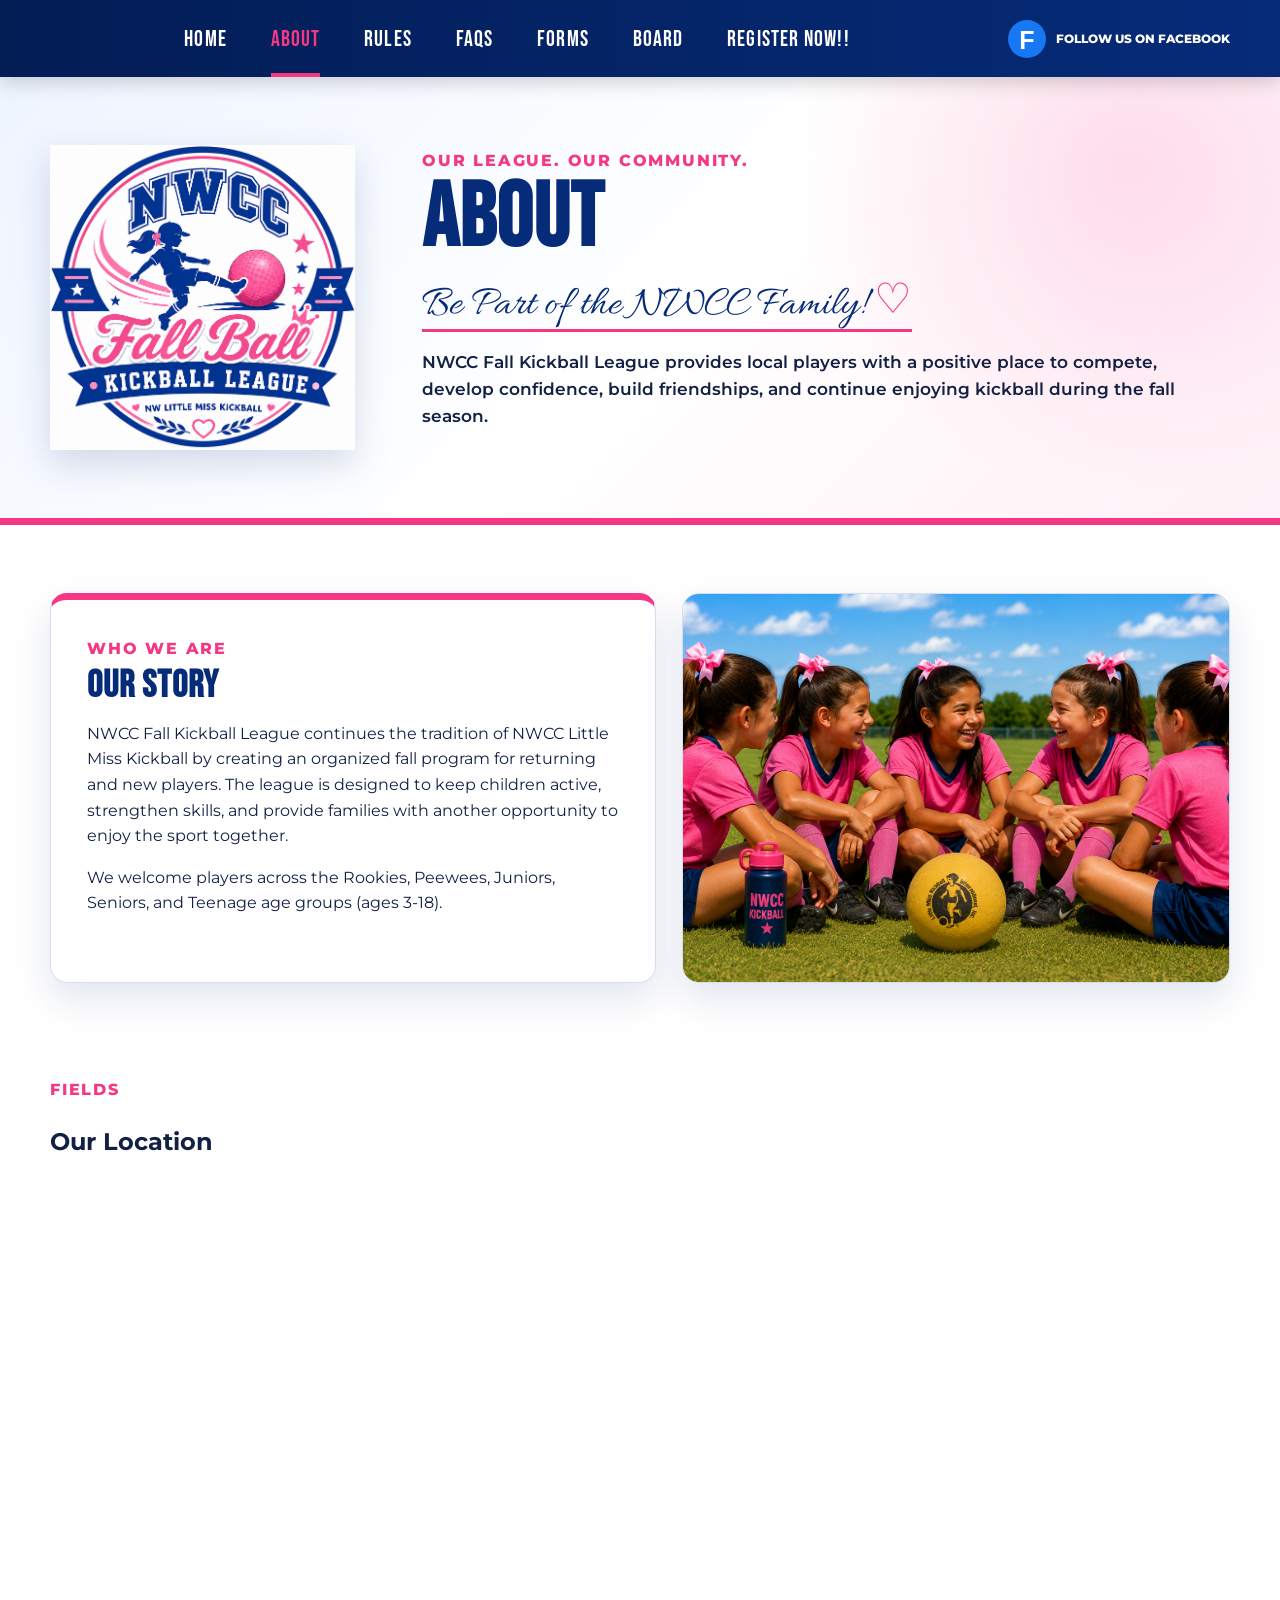
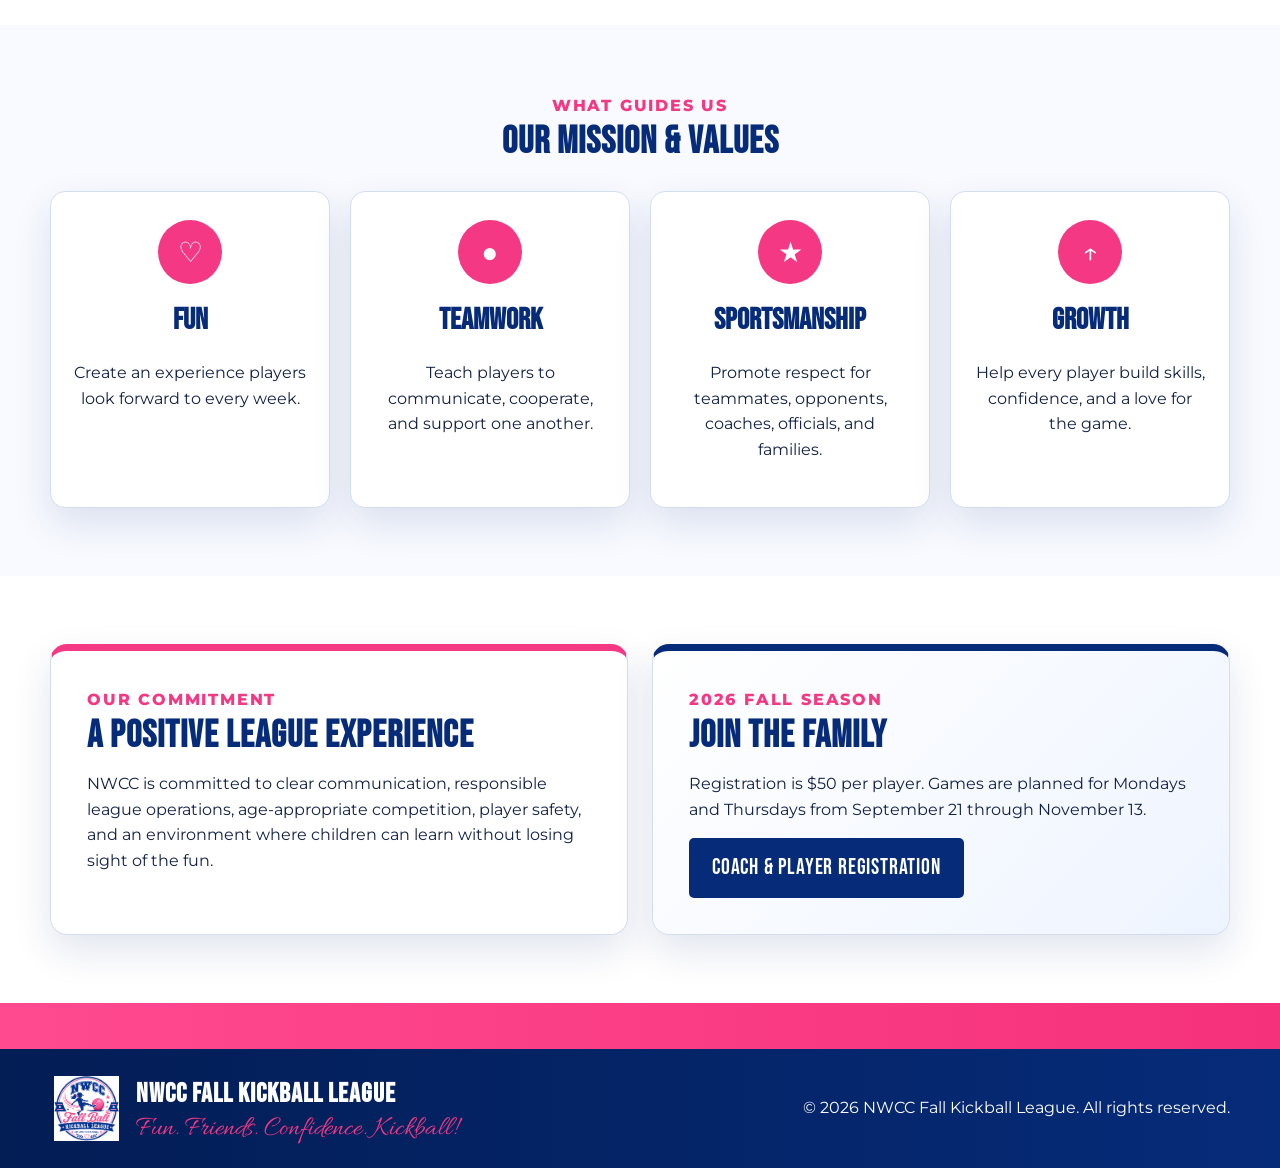
==== commit e7fa3a56: "Move location section to a new position in about.html" ====
--- a/about.html
+++ b/about.html
@@ -50,15 +50,14 @@
       <h2>Our Story</h2>
       <p>NWCC Fall Kickball League continues the tradition of NWCC Little Miss Kickball by creating an organized fall program for returning and new players. The league is designed to keep children active, strengthen skills, and provide families with another opportunity to enjoy the sport together.</p>
       <p>We welcome players across the Rookies, Peewees, Juniors, Seniors, and Teenage age groups (ages 3-18).</p>
-
-<p class="card-kicker">Fields</p>
-      <h2>Our Location</h2>
-      <iframe src="https://www.google.com/maps/embed?pb=!1m18!1m12!1m3!1d3527.9254069342933!2d-97.59813822552213!3d27.84282986950466!2m3!1f0!2f0!3f0!3m2!1i1024!2i768!4f13.1!3m3!1m2!1s0x866864c49be68835%3A0xbccdb9922b73ec07!2s3910%20Cliff%20Crenshaw%20St%2C%20Corpus%20Christi%2C%20TX%2078410!5e0!3m2!1sen!2sus!4v1783999333723!5m2!1sen!2sus" width="200" height="200" style="border:0;" allowfullscreen="" loading="lazy" referrerpolicy="strict-origin-when-cross-origin"></iframe>
-     
-      
     </article>
     <article class="image-feature team-huddle-feature">
      <!-- <div><strong>Teamwork. Confidence. Fun.</strong><span>That’s NWCC!</span></div>-->
+    </article>
+<section class="inner-section">
+<p class="card-kicker">Fields</p>
+      <h2>Our Location</h2>
+      <iframe src="https://www.google.com/maps/embed?pb=!1m18!1m12!1m3!1d3527.9254069342933!2d-97.59813822552213!3d27.84282986950466!2m3!1f0!2f0!3f0!3m2!1i1024!2i768!4f13.1!3m3!1m2!1s0x866864c49be68835%3A0xbccdb9922b73ec07!2s3910%20Cliff%20Crenshaw%20St%2C%20Corpus%20Christi%2C%20TX%2078410!5e0!3m2!1sen!2sus!4v1783999333723!5m2!1sen!2sus" width="300" height="300" style="border:0;" allowfullscreen="" loading="lazy" referrerpolicy="strict-origin-when-cross-origin"></iframe>
     </article>
   </div>
 </section>
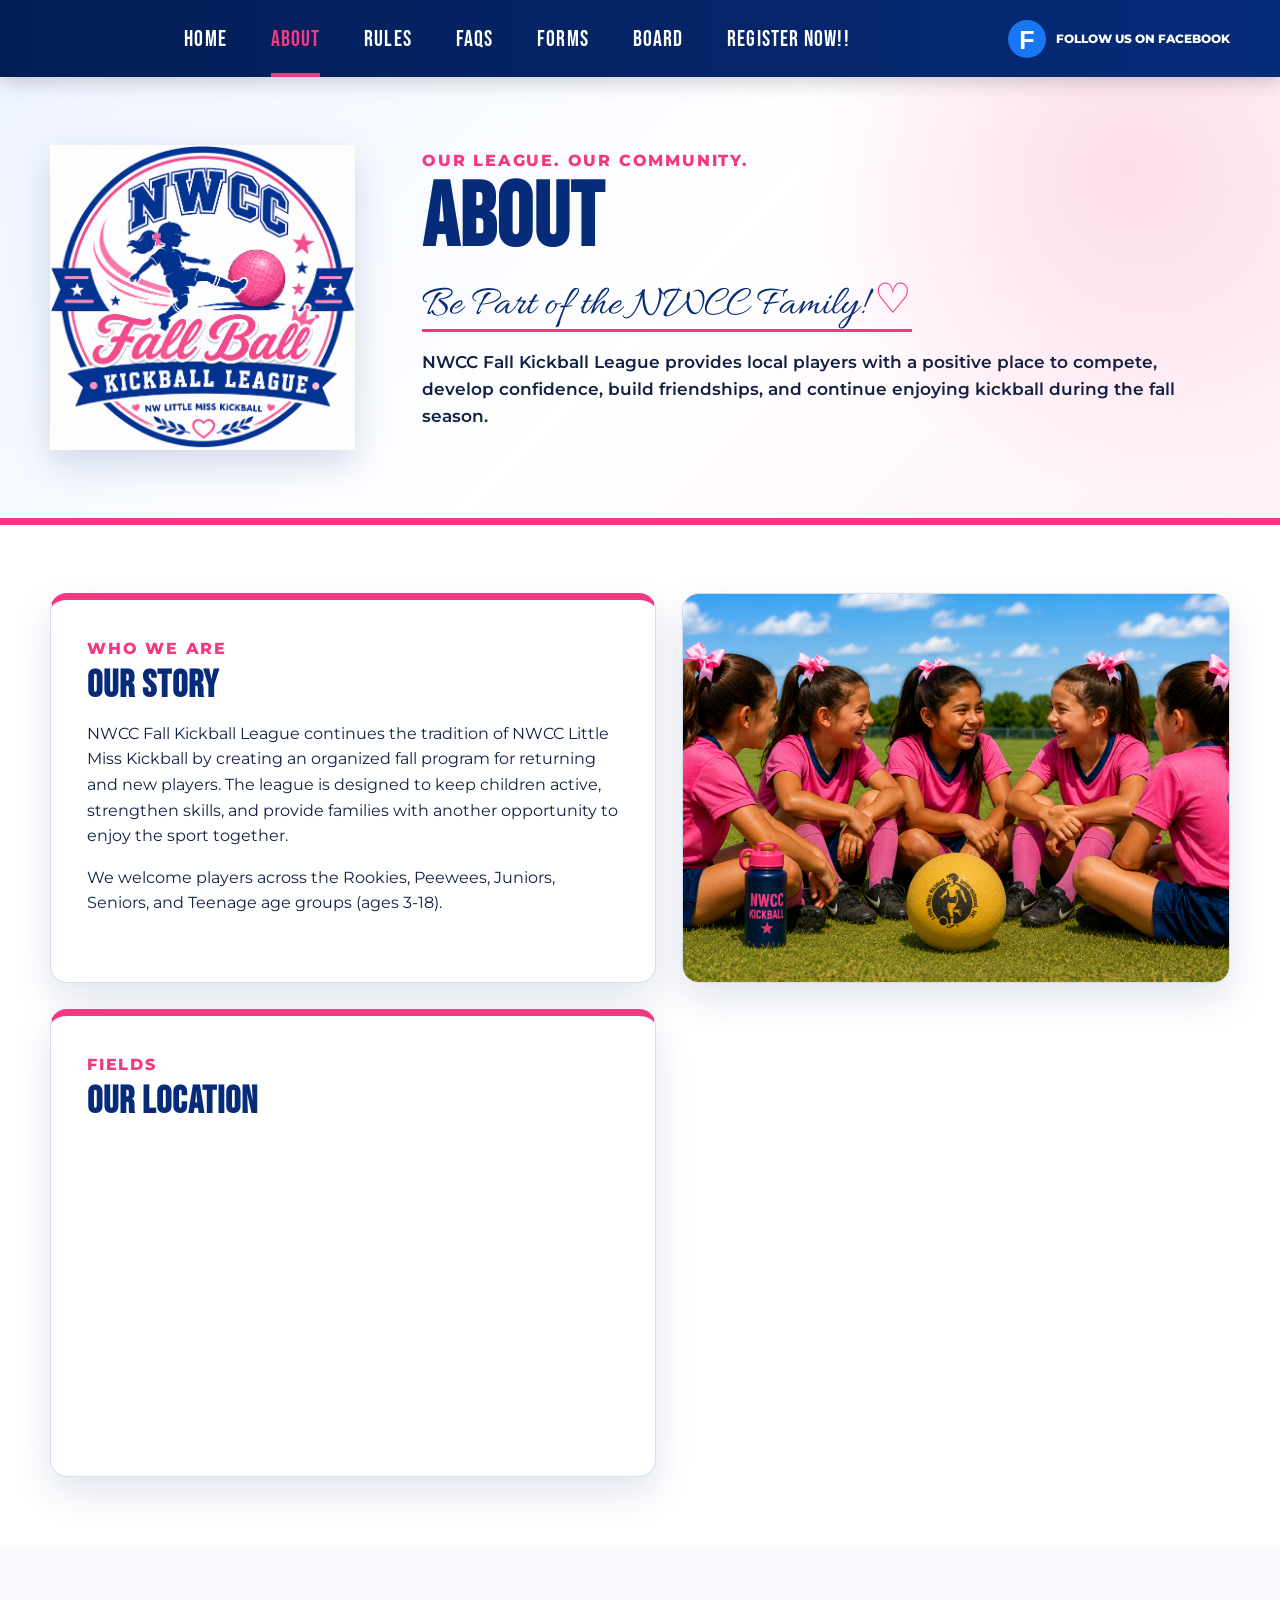
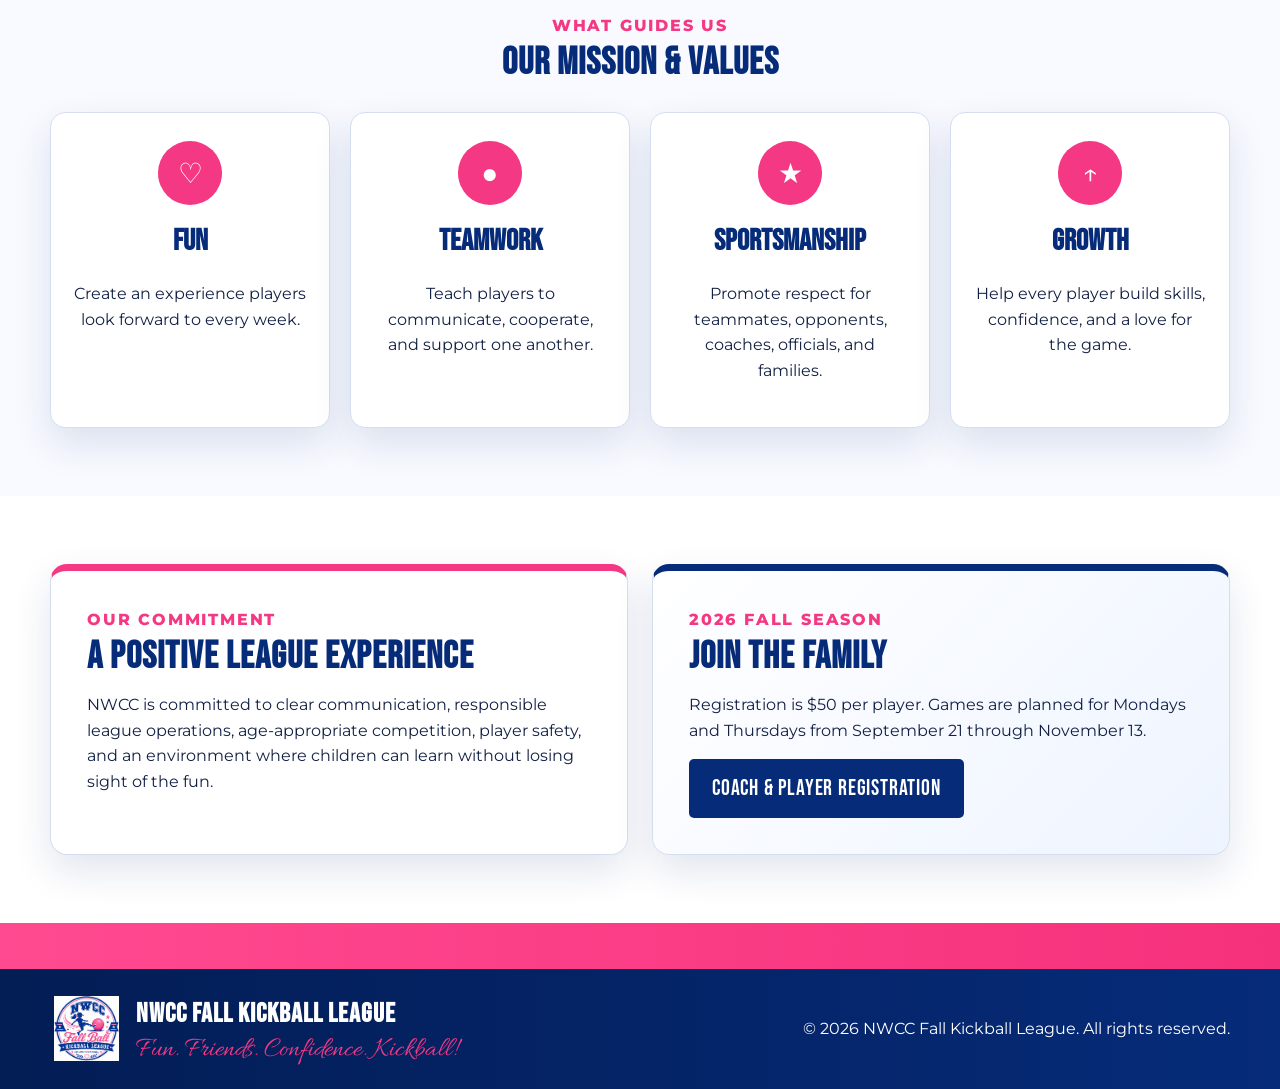
==== commit 8a4d49ae: "Add duplicate iframe for Google Maps location" ====
--- a/about.html
+++ b/about.html
@@ -54,10 +54,10 @@
     <article class="image-feature team-huddle-feature">
      <!-- <div><strong>Teamwork. Confidence. Fun.</strong><span>That’s NWCC!</span></div>-->
     </article>
-<section class="inner-section">
+<article class="feature-card story-card">
 <p class="card-kicker">Fields</p>
       <h2>Our Location</h2>
-      <iframe src="https://www.google.com/maps/embed?pb=!1m18!1m12!1m3!1d3527.9254069342933!2d-97.59813822552213!3d27.84282986950466!2m3!1f0!2f0!3f0!3m2!1i1024!2i768!4f13.1!3m3!1m2!1s0x866864c49be68835%3A0xbccdb9922b73ec07!2s3910%20Cliff%20Crenshaw%20St%2C%20Corpus%20Christi%2C%20TX%2078410!5e0!3m2!1sen!2sus!4v1783999333723!5m2!1sen!2sus" width="300" height="300" style="border:0;" allowfullscreen="" loading="lazy" referrerpolicy="strict-origin-when-cross-origin"></iframe>
+   <iframe src="https://www.google.com/maps/embed?pb=!1m18!1m12!1m3!1d3527.9254069342933!2d-97.59813822552213!3d27.84282986950466!2m3!1f0!2f0!3f0!3m2!1i1024!2i768!4f13.1!3m3!1m2!1s0x866864c49be68835%3A0xbccdb9922b73ec07!2s3910%20Cliff%20Crenshaw%20St%2C%20Corpus%20Christi%2C%20TX%2078410!5e0!3m2!1sen!2sus!4v1783999333723!5m2!1sen!2sus" width="300" height="300" style="border:0;" allowfullscreen="" loading="lazy" referrerpolicy="strict-origin-when-cross-origin"></iframe>
     </article>
   </div>
 </section>
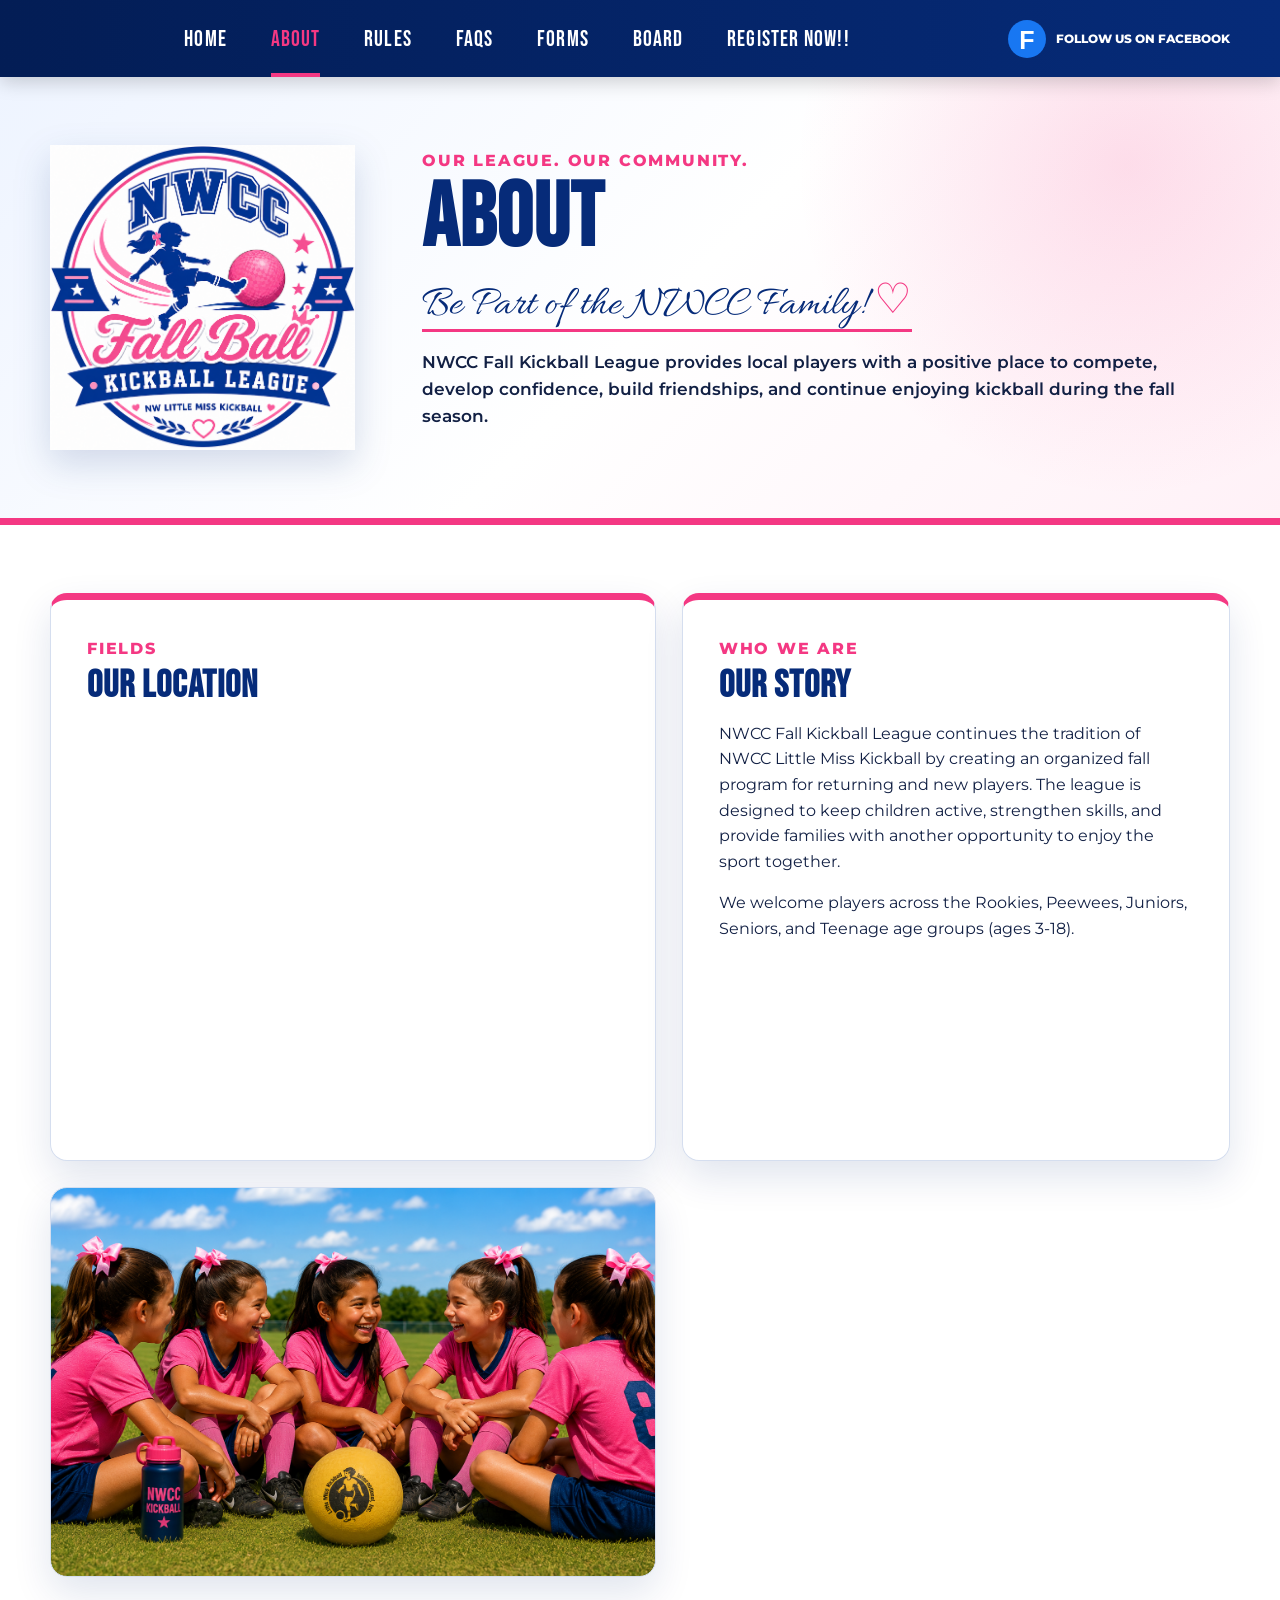
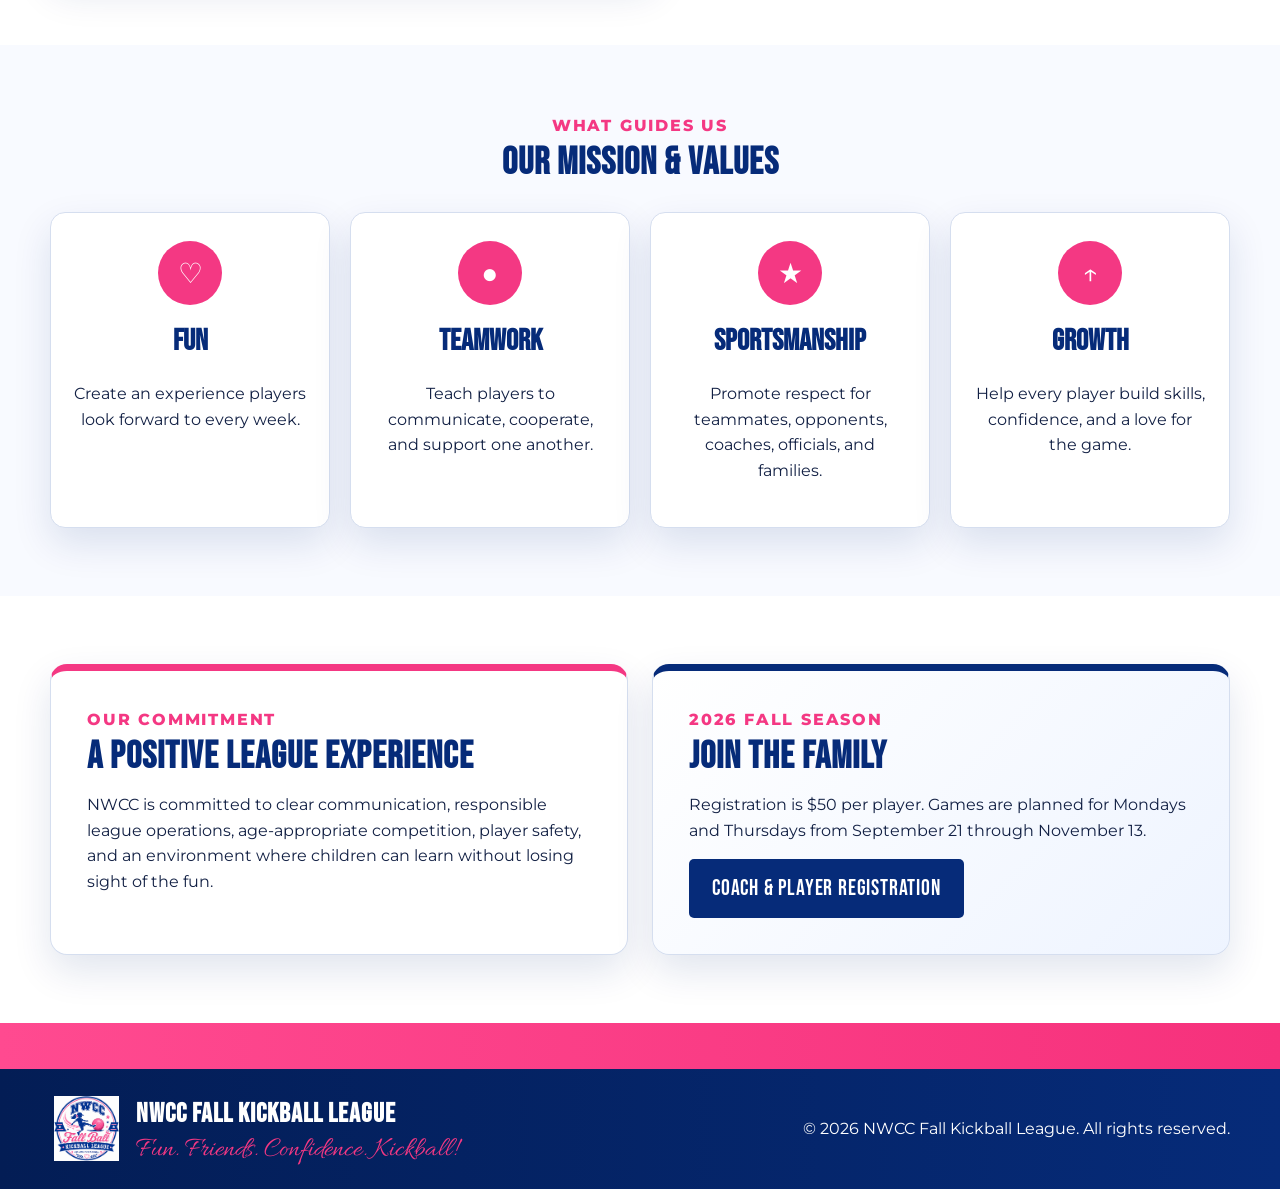
==== commit 810c60b4: "Embed Google Maps for location display Added a Google Maps iframe to display the location." ====
--- a/about.html
+++ b/about.html
@@ -45,6 +45,13 @@
   
 <section class="inner-section">
   <div class="container story-grid">
+
+<article class="feature-card story-card">
+<p class="card-kicker">Fields</p>
+      <h2>Our Location</h2>
+   <iframe src="https://www.google.com/maps/embed?pb=!1m18!1m12!1m3!1d3527.9254069342933!2d-97.59813822552213!3d27.84282986950466!2m3!1f0!2f0!3f0!3m2!1i1024!2i768!4f13.1!3m3!1m2!1s0x866864c49be68835%3A0xbccdb9922b73ec07!2s3910%20Cliff%20Crenshaw%20St%2C%20Corpus%20Christi%2C%20TX%2078410!5e0!3m2!1sen!2sus!4v1783999333723!5m2!1sen!2sus" width="400" height="400" style="border:0;" allowfullscreen="" loading="lazy" referrerpolicy="strict-origin-when-cross-origin"></iframe>
+    </article>
+    
     <article class="feature-card story-card">
       <p class="card-kicker">Who We Are</p>
       <h2>Our Story</h2>
@@ -54,11 +61,7 @@
     <article class="image-feature team-huddle-feature">
      <!-- <div><strong>Teamwork. Confidence. Fun.</strong><span>That’s NWCC!</span></div>-->
     </article>
-<article class="feature-card story-card">
-<p class="card-kicker">Fields</p>
-      <h2>Our Location</h2>
-   <iframe src="https://www.google.com/maps/embed?pb=!1m18!1m12!1m3!1d3527.9254069342933!2d-97.59813822552213!3d27.84282986950466!2m3!1f0!2f0!3f0!3m2!1i1024!2i768!4f13.1!3m3!1m2!1s0x866864c49be68835%3A0xbccdb9922b73ec07!2s3910%20Cliff%20Crenshaw%20St%2C%20Corpus%20Christi%2C%20TX%2078410!5e0!3m2!1sen!2sus!4v1783999333723!5m2!1sen!2sus" width="300" height="300" style="border:0;" allowfullscreen="" loading="lazy" referrerpolicy="strict-origin-when-cross-origin"></iframe>
-    </article>
+
   </div>
 </section>
 
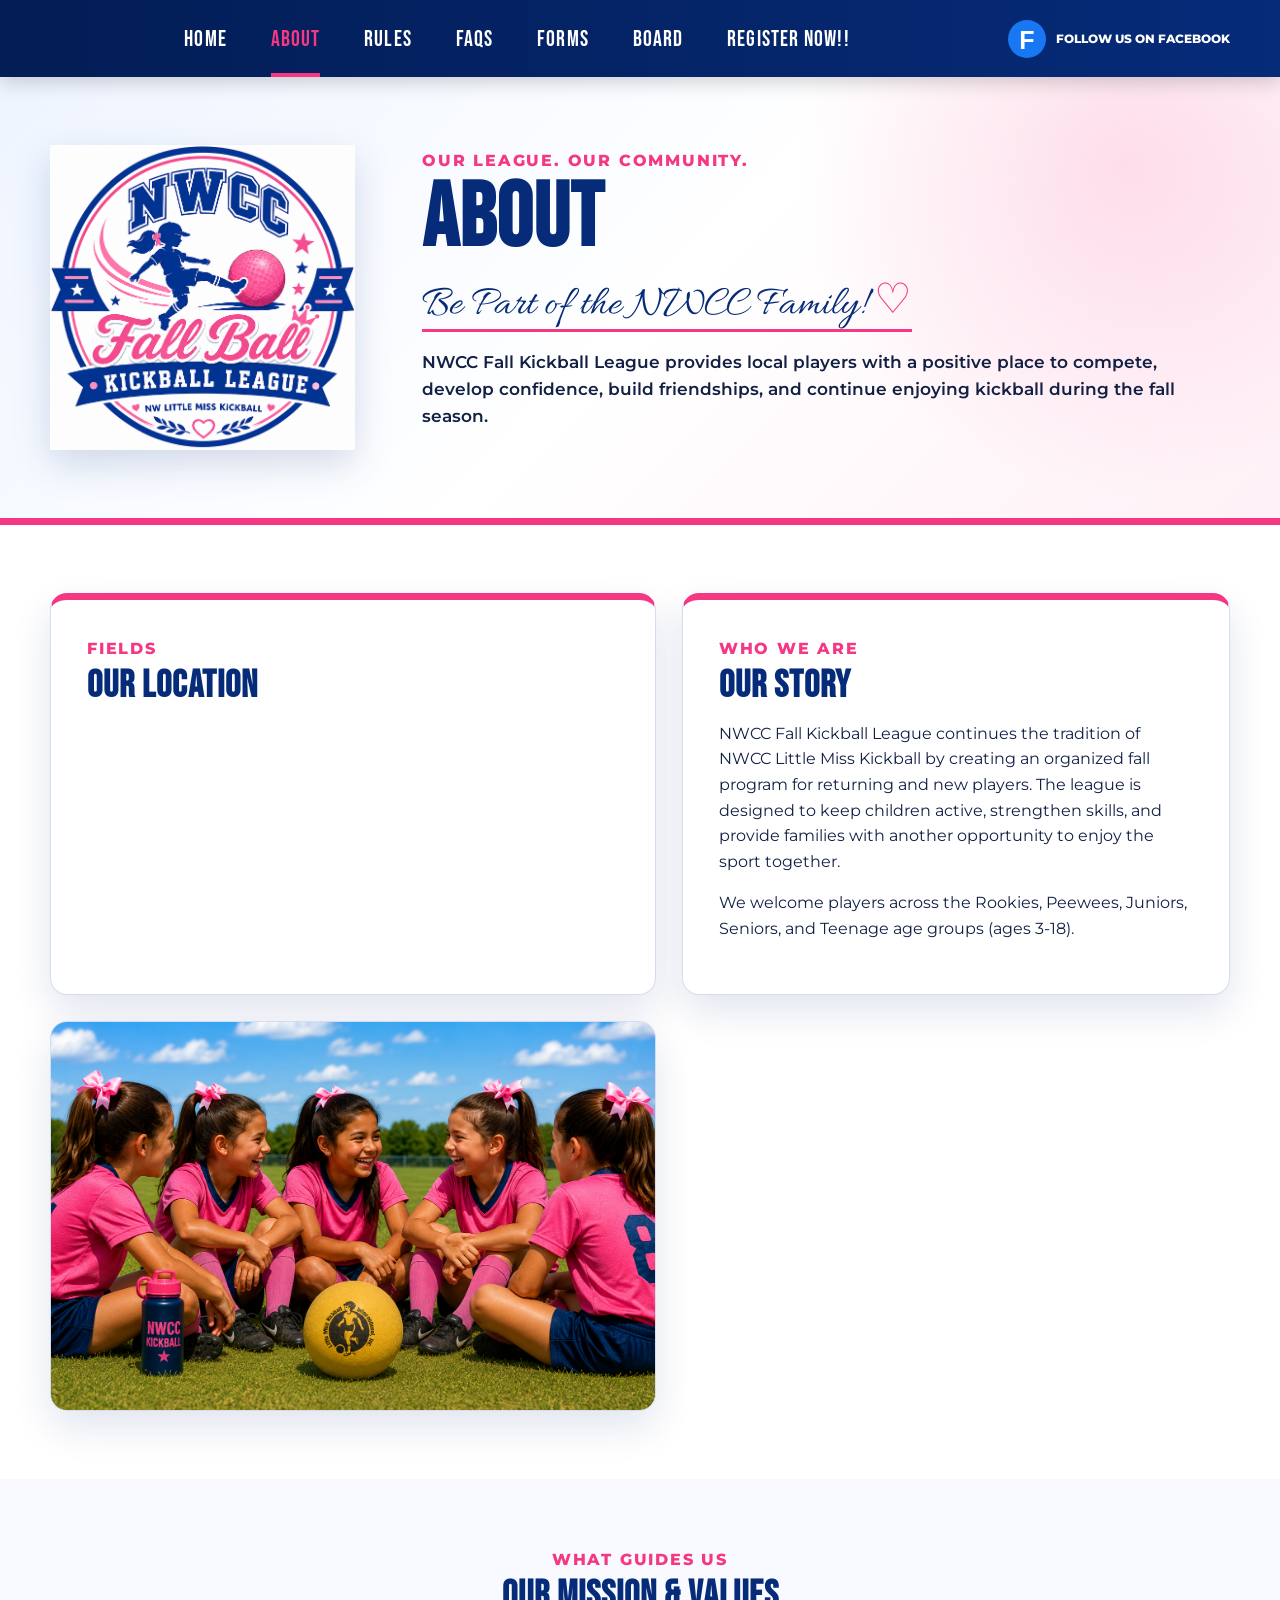
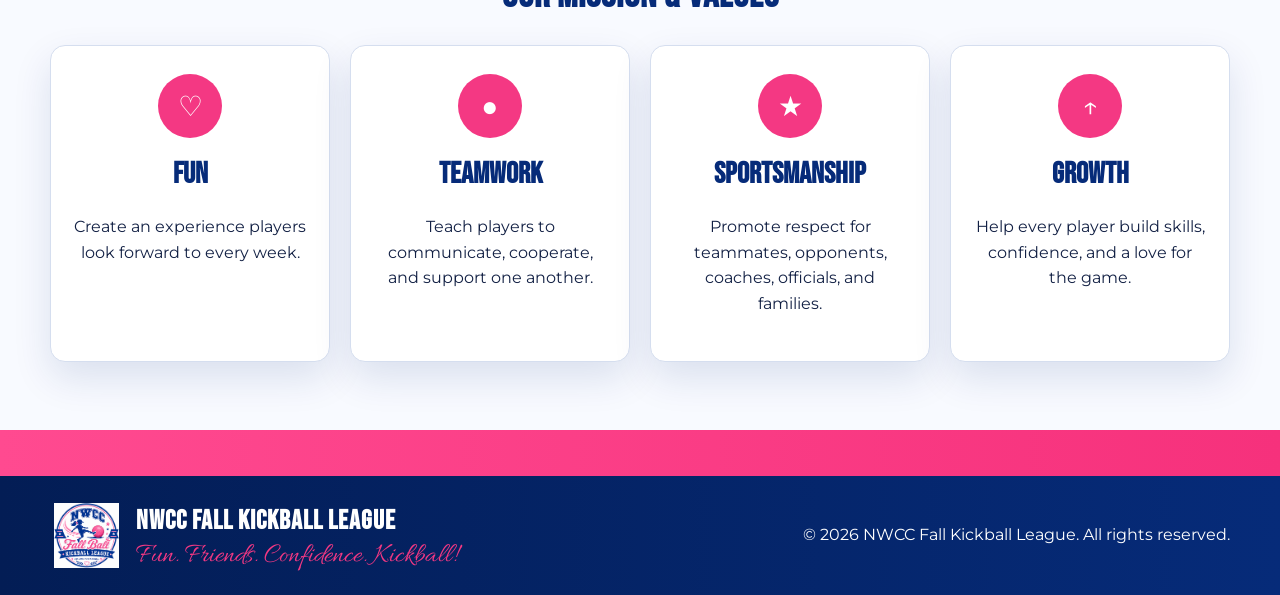
==== commit da20f292: "Update about.html" ====
--- a/about.html
+++ b/about.html
@@ -48,8 +48,8 @@
 
 <article class="feature-card story-card">
 <p class="card-kicker">Fields</p>
-      <h2>Our Location</h2>
-   <iframe src="https://www.google.com/maps/embed?pb=!1m18!1m12!1m3!1d3527.9254069342933!2d-97.59813822552213!3d27.84282986950466!2m3!1f0!2f0!3f0!3m2!1i1024!2i768!4f13.1!3m3!1m2!1s0x866864c49be68835%3A0xbccdb9922b73ec07!2s3910%20Cliff%20Crenshaw%20St%2C%20Corpus%20Christi%2C%20TX%2078410!5e0!3m2!1sen!2sus!4v1783999333723!5m2!1sen!2sus" width="400" height="400" style="border:0;" allowfullscreen="" loading="lazy" referrerpolicy="strict-origin-when-cross-origin"></iframe>
+      <h2>Our Location</h2><div style="display: flex; justify-content: center; width: 100%;">
+   <iframe src="https://www.google.com/maps/embed?pb=!1m18!1m12!1m3!1d3527.9254069342933!2d-97.59813822552213!3d27.84282986950466!2m3!1f0!2f0!3f0!3m2!1i1024!2i768!4f13.1!3m3!1m2!1s0x866864c49be68835%3A0xbccdb9922b73ec07!2s3910%20Cliff%20Crenshaw%20St%2C%20Corpus%20Christi%2C%20TX%2078410!5e0!3m2!1sen!2sus!4v1783999333723!5m2!1sen!2sus"  style="border:0;" allowfullscreen="" loading="lazy" referrerpolicy="strict-origin-when-cross-origin"></iframe></div>
     </article>
     
     <article class="feature-card story-card">
@@ -79,7 +79,7 @@
     </div>
   </div>
 </section>
-
+<!--
 <section class="inner-section">
   <div class="container split-info-grid">
     <article class="feature-card">
@@ -94,7 +94,7 @@
       <a class="button button-blue" href="https://nwcc.leagueapps.com/leagues/kickball/5077319-2026-nwcc-fall-kickball" target="_blank" rel="noopener">Coach & Player Registration</a>
     </article>
   </div>
-</section>
+</section>-->
   <section class="newsletter">
     <div class="container newsletter-grid">
       <div>
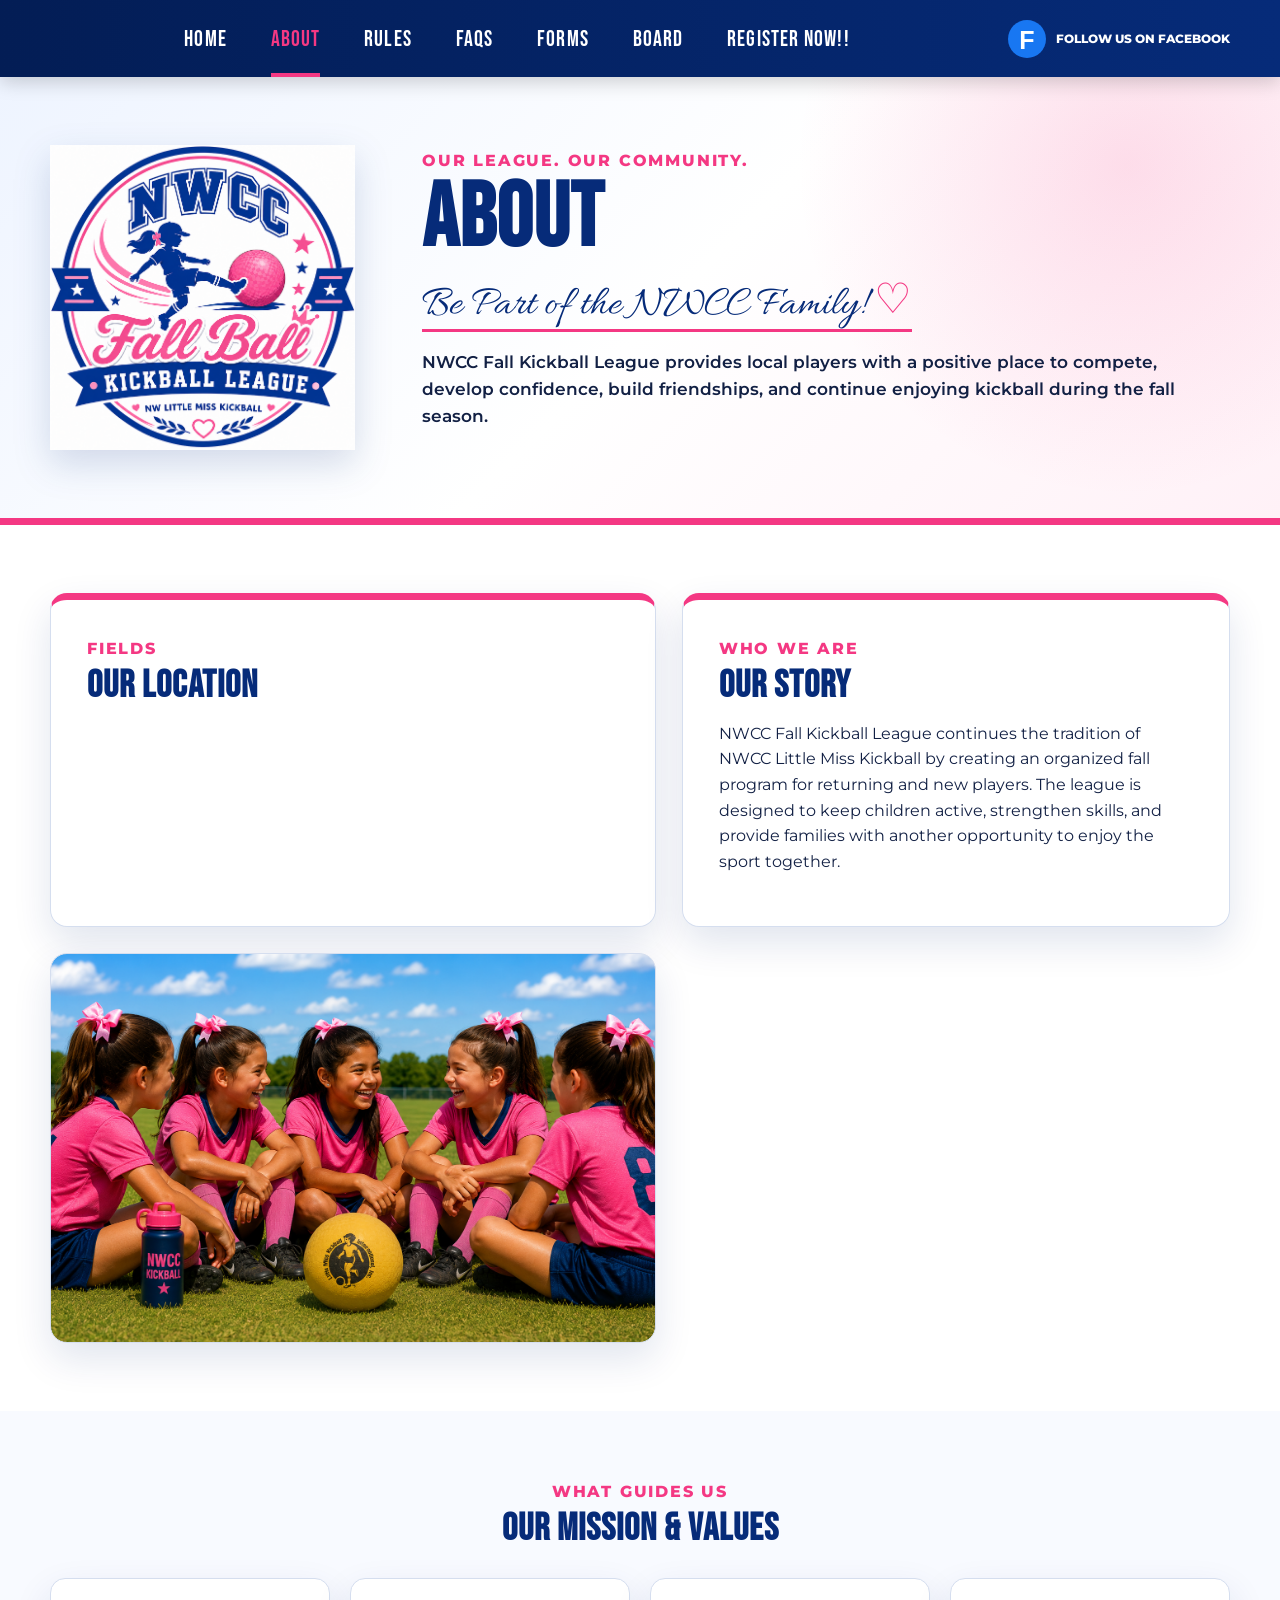
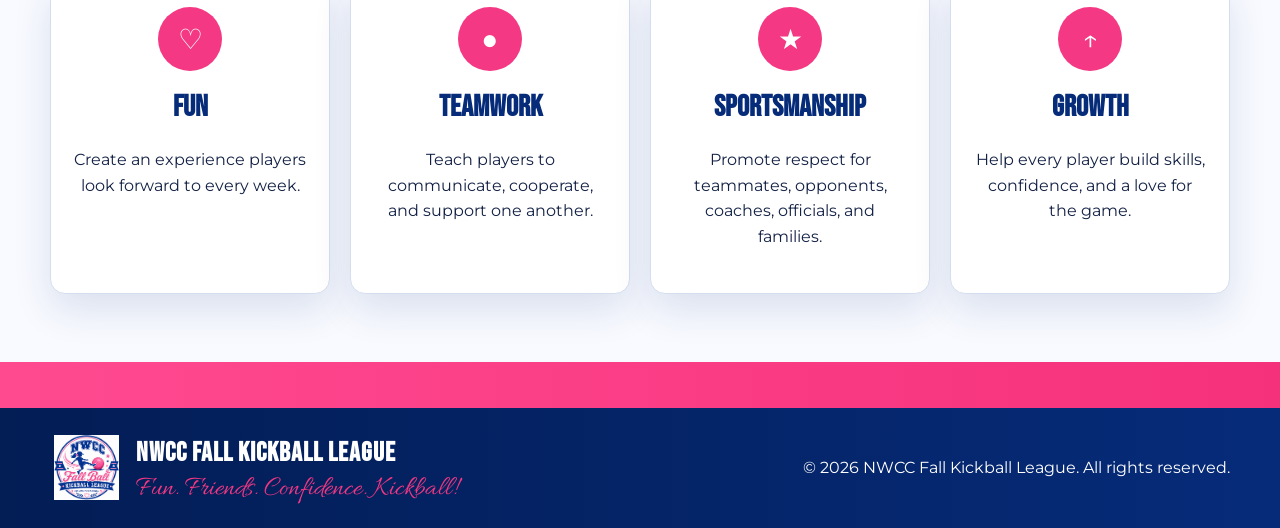
==== commit 080c9a72: "Update about.html" ====
--- a/about.html
+++ b/about.html
@@ -48,7 +48,7 @@
 
 <article class="feature-card story-card">
 <p class="card-kicker">Fields</p>
-      <h2>Our Location</h2><div style="display: flex; justify-content: center; width: 100%;">
+      <h2>Our Location</h2><div style="display: flex; justify-content: center;">
    <iframe src="https://www.google.com/maps/embed?pb=!1m18!1m12!1m3!1d3527.9254069342933!2d-97.59813822552213!3d27.84282986950466!2m3!1f0!2f0!3f0!3m2!1i1024!2i768!4f13.1!3m3!1m2!1s0x866864c49be68835%3A0xbccdb9922b73ec07!2s3910%20Cliff%20Crenshaw%20St%2C%20Corpus%20Christi%2C%20TX%2078410!5e0!3m2!1sen!2sus!4v1783999333723!5m2!1sen!2sus"  style="border:0;" allowfullscreen="" loading="lazy" referrerpolicy="strict-origin-when-cross-origin"></iframe></div>
     </article>
     
@@ -56,7 +56,6 @@
       <p class="card-kicker">Who We Are</p>
       <h2>Our Story</h2>
       <p>NWCC Fall Kickball League continues the tradition of NWCC Little Miss Kickball by creating an organized fall program for returning and new players. The league is designed to keep children active, strengthen skills, and provide families with another opportunity to enjoy the sport together.</p>
-      <p>We welcome players across the Rookies, Peewees, Juniors, Seniors, and Teenage age groups (ages 3-18).</p>
     </article>
     <article class="image-feature team-huddle-feature">
      <!-- <div><strong>Teamwork. Confidence. Fun.</strong><span>That’s NWCC!</span></div>-->
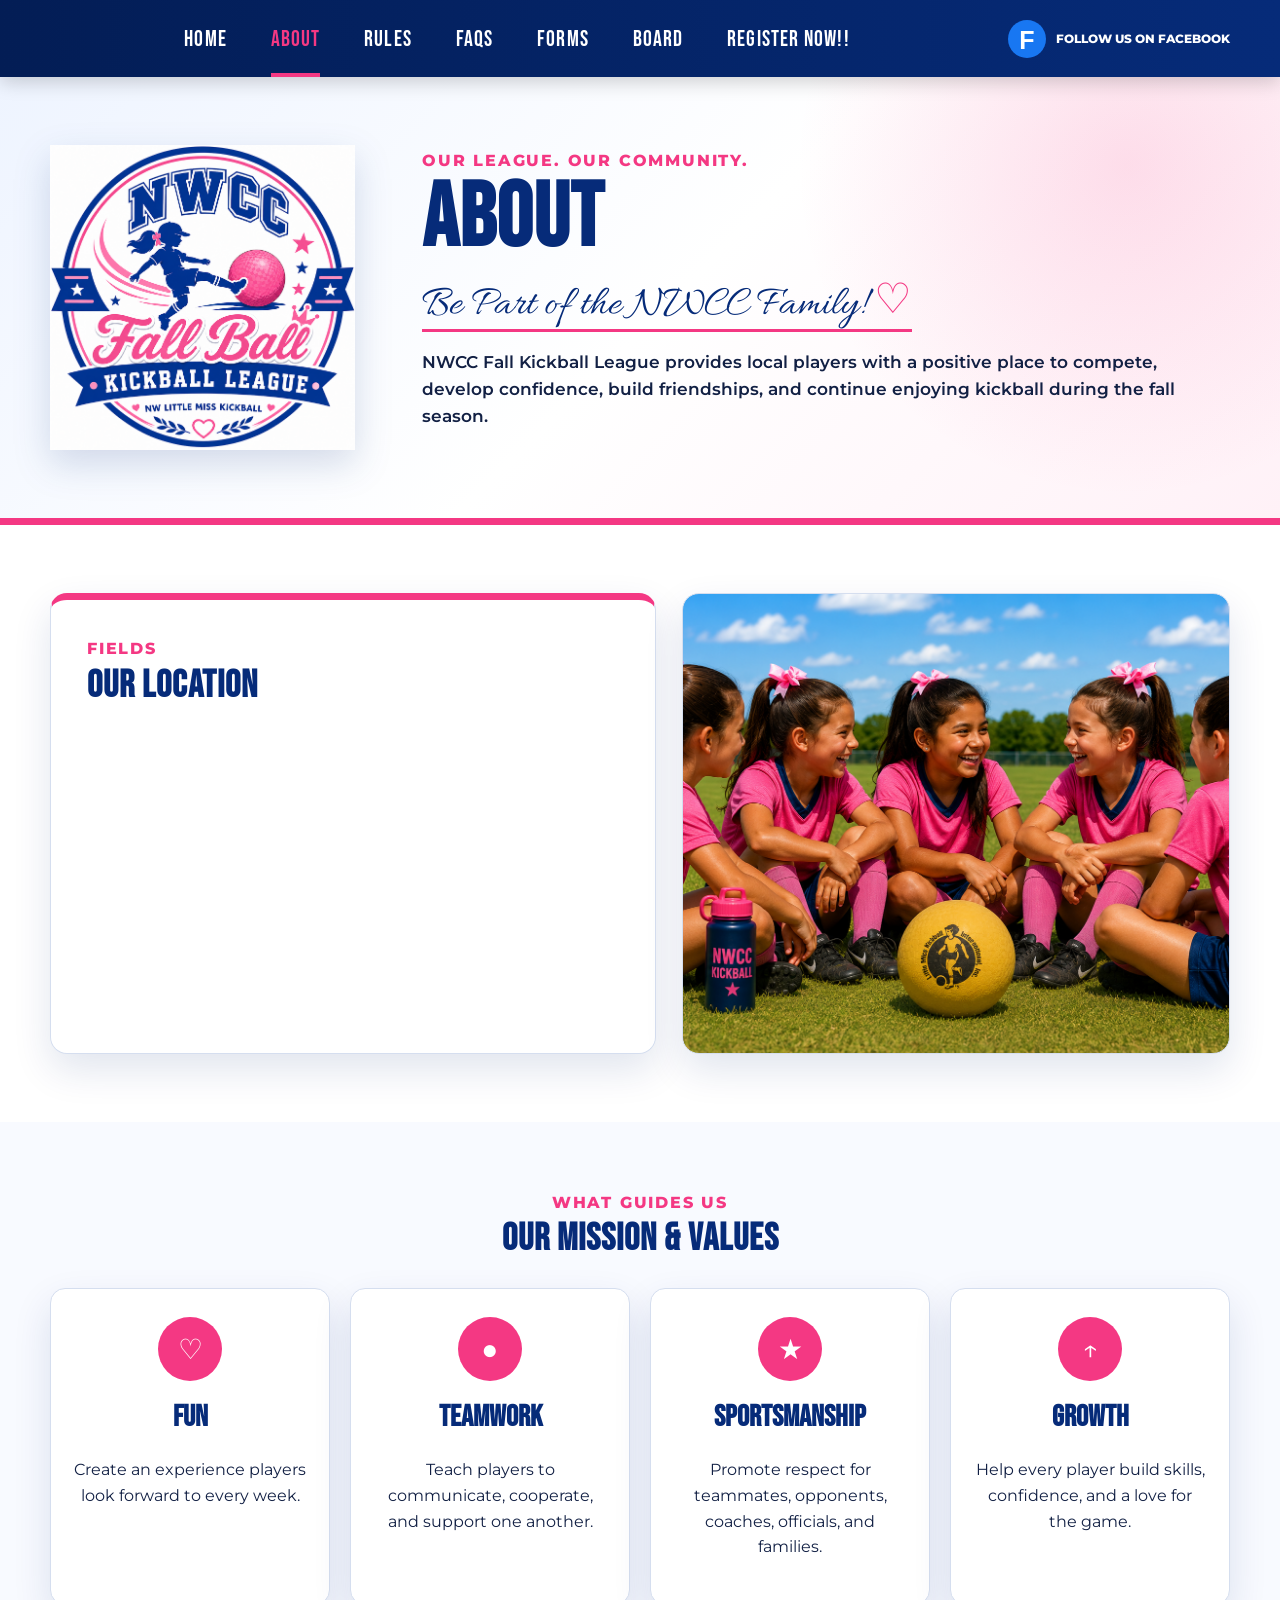
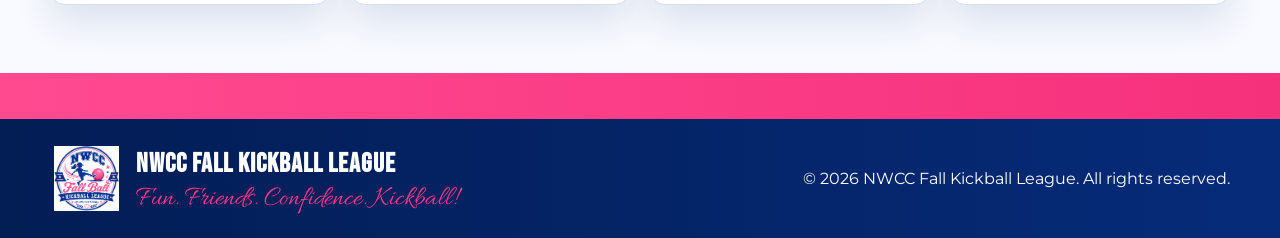
==== commit 76c5e40b: "Update iframe for location and comment out article" ====
--- a/about.html
+++ b/about.html
@@ -49,14 +49,14 @@
 <article class="feature-card story-card">
 <p class="card-kicker">Fields</p>
       <h2>Our Location</h2><div style="display: flex; justify-content: center;">
-   <iframe src="https://www.google.com/maps/embed?pb=!1m18!1m12!1m3!1d3527.9254069342933!2d-97.59813822552213!3d27.84282986950466!2m3!1f0!2f0!3f0!3m2!1i1024!2i768!4f13.1!3m3!1m2!1s0x866864c49be68835%3A0xbccdb9922b73ec07!2s3910%20Cliff%20Crenshaw%20St%2C%20Corpus%20Christi%2C%20TX%2078410!5e0!3m2!1sen!2sus!4v1783999333723!5m2!1sen!2sus"  style="border:0;" allowfullscreen="" loading="lazy" referrerpolicy="strict-origin-when-cross-origin"></iframe></div>
+   <iframe src="https://www.google.com/maps/embed?pb=!1m18!1m12!1m3!1d3527.9254069342933!2d-97.59813822552213!3d27.84282986950466!2m3!1f0!2f0!3f0!3m2!1i1024!2i768!4f13.1!3m3!1m2!1s0x866864c49be68835%3A0xbccdb9922b73ec07!2s3910%20Cliff%20Crenshaw%20St%2C%20Corpus%20Christi%2C%20TX%2078410!5e0!3m2!1sen!2sus!4v1783999333723!5m2!1sen!2sus" width="400" height="300" style="border:0;" allowfullscreen="" loading="lazy" referrerpolicy="strict-origin-when-cross-origin"></iframe></div>
     </article>
     
-    <article class="feature-card story-card">
+   <!-- <article class="feature-card story-card">
       <p class="card-kicker">Who We Are</p>
       <h2>Our Story</h2>
       <p>NWCC Fall Kickball League continues the tradition of NWCC Little Miss Kickball by creating an organized fall program for returning and new players. The league is designed to keep children active, strengthen skills, and provide families with another opportunity to enjoy the sport together.</p>
-    </article>
+    </article>-->
     <article class="image-feature team-huddle-feature">
      <!-- <div><strong>Teamwork. Confidence. Fun.</strong><span>That’s NWCC!</span></div>-->
     </article>
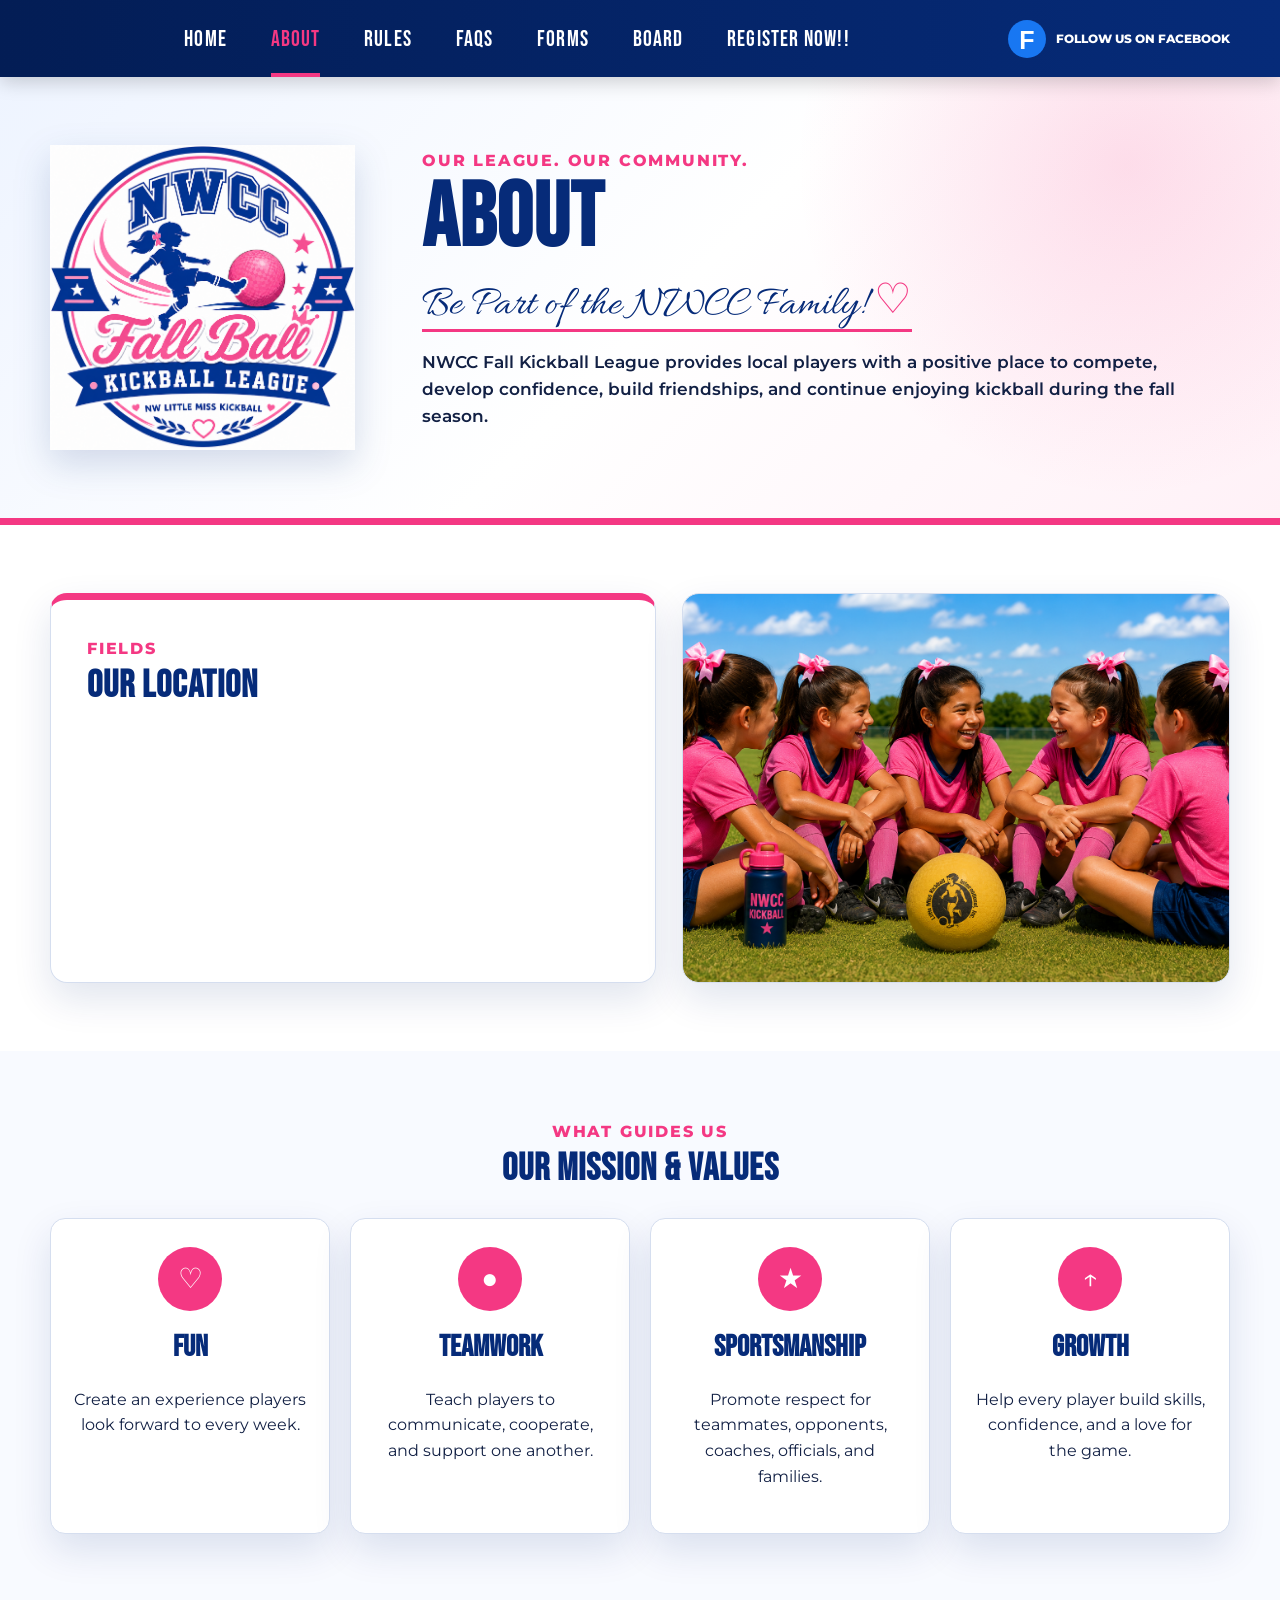
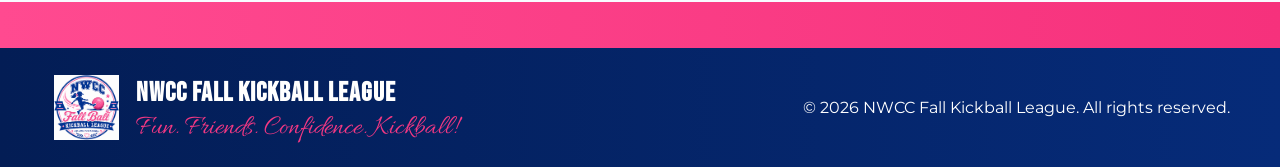
==== commit 5bd1b601: "Update about.html" ====
--- a/about.html
+++ b/about.html
@@ -49,7 +49,7 @@
 <article class="feature-card story-card">
 <p class="card-kicker">Fields</p>
       <h2>Our Location</h2><div style="display: flex; justify-content: center;">
-   <iframe src="https://www.google.com/maps/embed?pb=!1m18!1m12!1m3!1d3527.9254069342933!2d-97.59813822552213!3d27.84282986950466!2m3!1f0!2f0!3f0!3m2!1i1024!2i768!4f13.1!3m3!1m2!1s0x866864c49be68835%3A0xbccdb9922b73ec07!2s3910%20Cliff%20Crenshaw%20St%2C%20Corpus%20Christi%2C%20TX%2078410!5e0!3m2!1sen!2sus!4v1783999333723!5m2!1sen!2sus" width="400" height="300" style="border:0;" allowfullscreen="" loading="lazy" referrerpolicy="strict-origin-when-cross-origin"></iframe></div>
+   <iframe src="https://www.google.com/maps/embed?pb=!1m18!1m12!1m3!1d3527.9254069342933!2d-97.59813822552213!3d27.84282986950466!2m3!1f0!2f0!3f0!3m2!1i1024!2i768!4f13.1!3m3!1m2!1s0x866864c49be68835%3A0xbccdb9922b73ec07!2s3910%20Cliff%20Crenshaw%20St%2C%20Corpus%20Christi%2C%20TX%2078410!5e0!3m2!1sen!2sus!4v1783999333723!5m2!1sen!2sus" width="300" height="200" style="border:0;" allowfullscreen="" loading="lazy" referrerpolicy="strict-origin-when-cross-origin"></iframe></div>
     </article>
     
    <!-- <article class="feature-card story-card">
